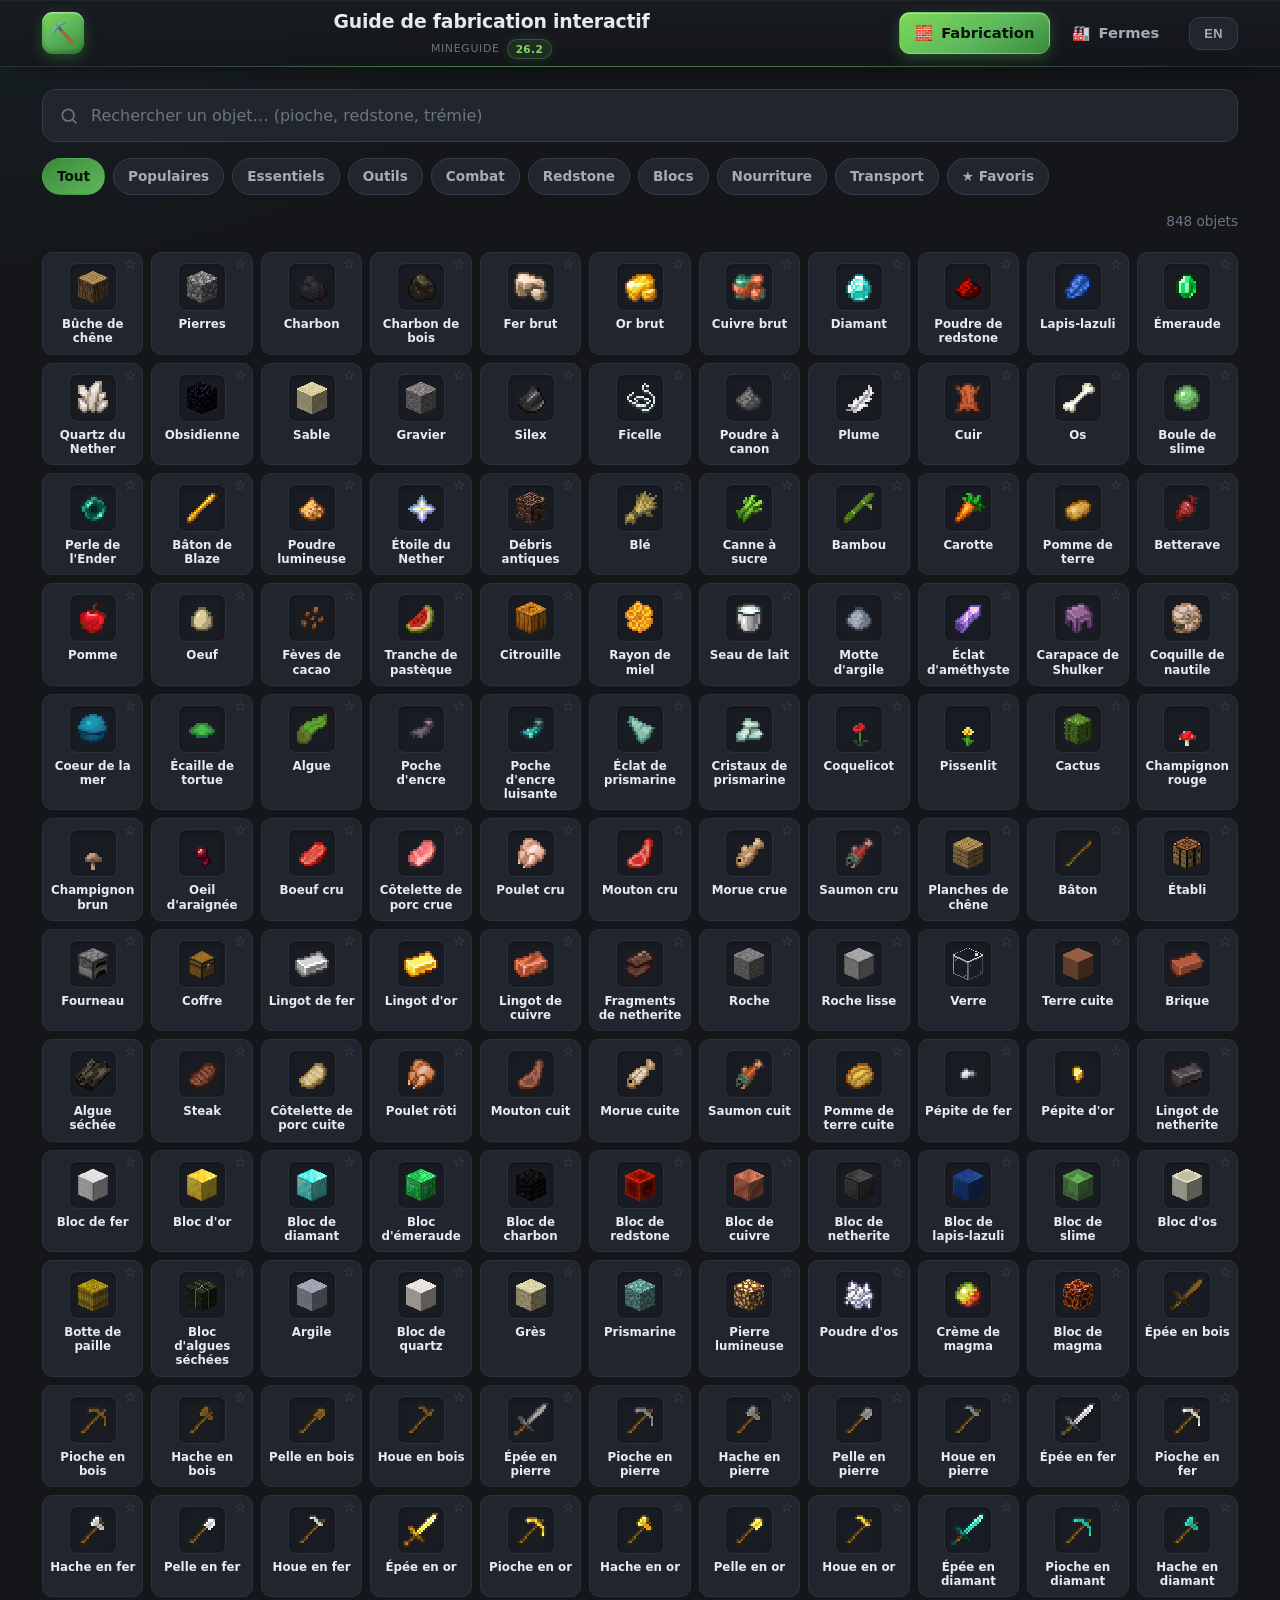
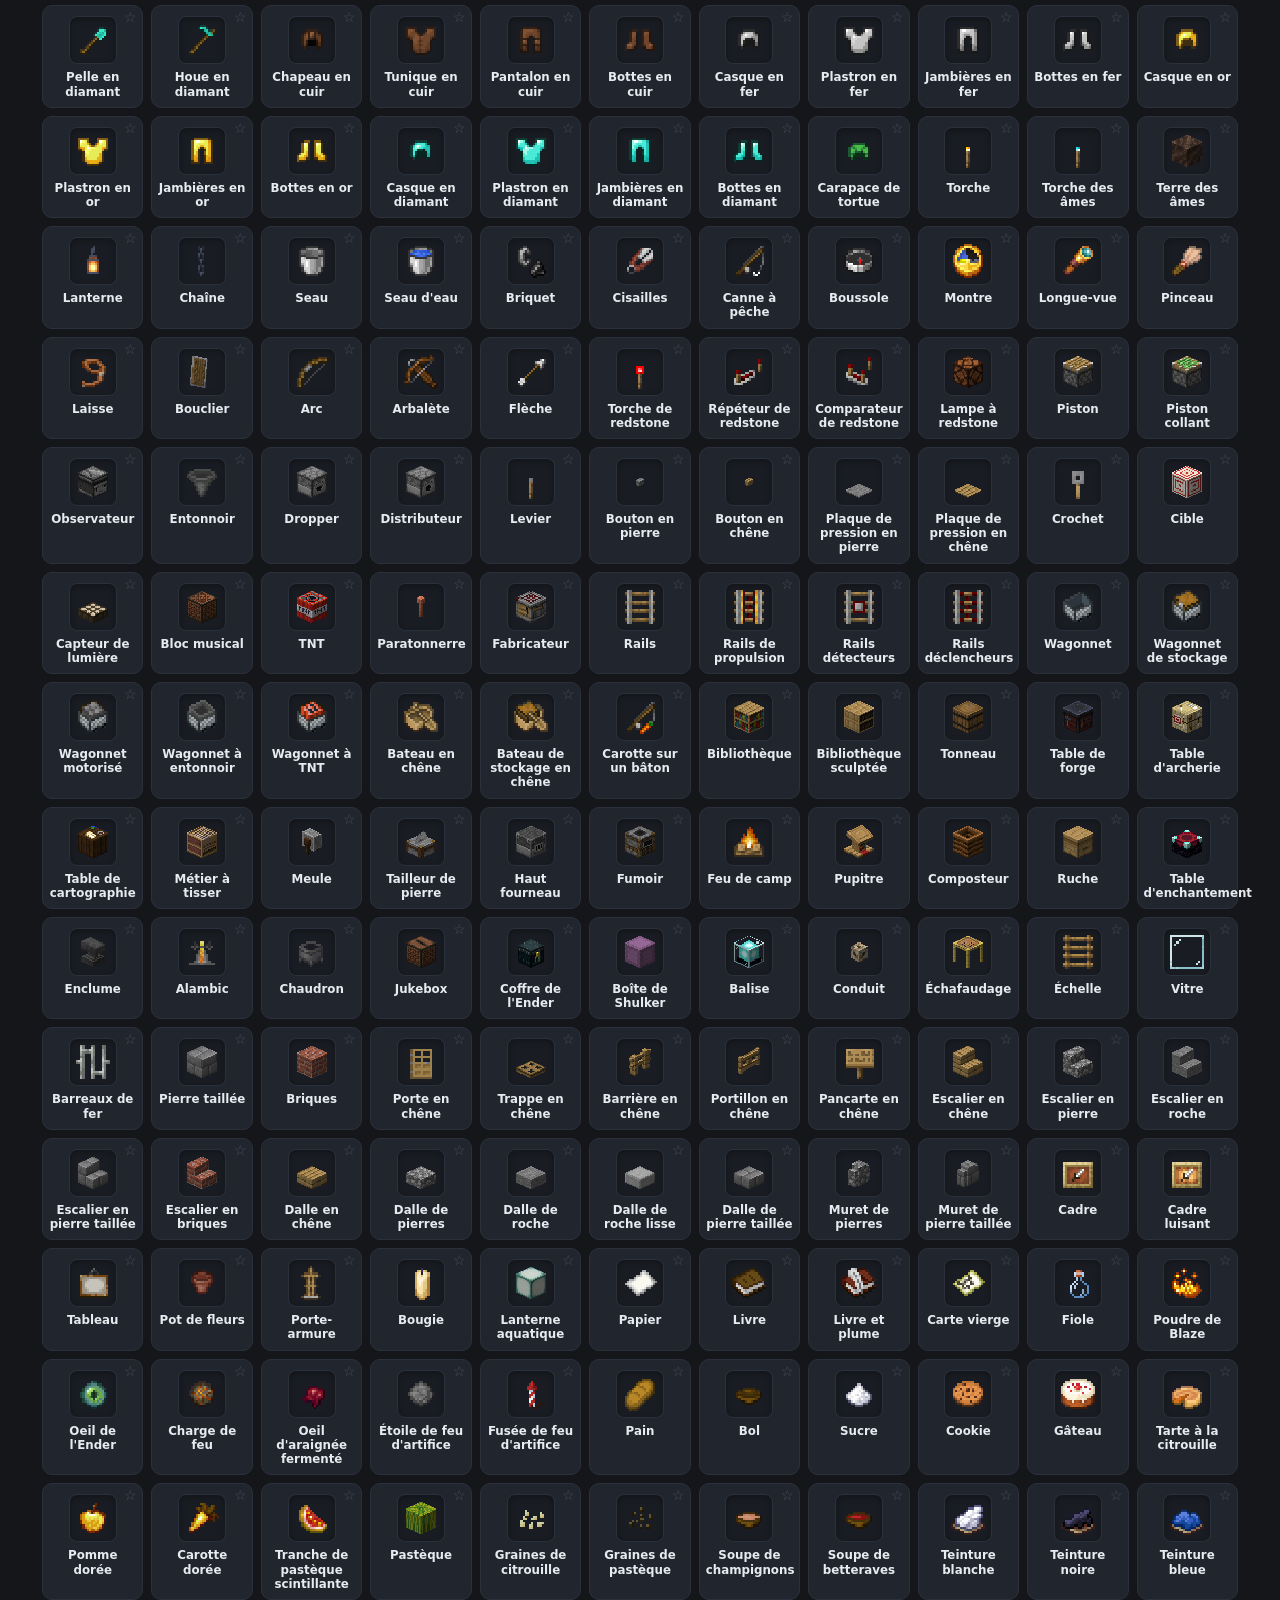
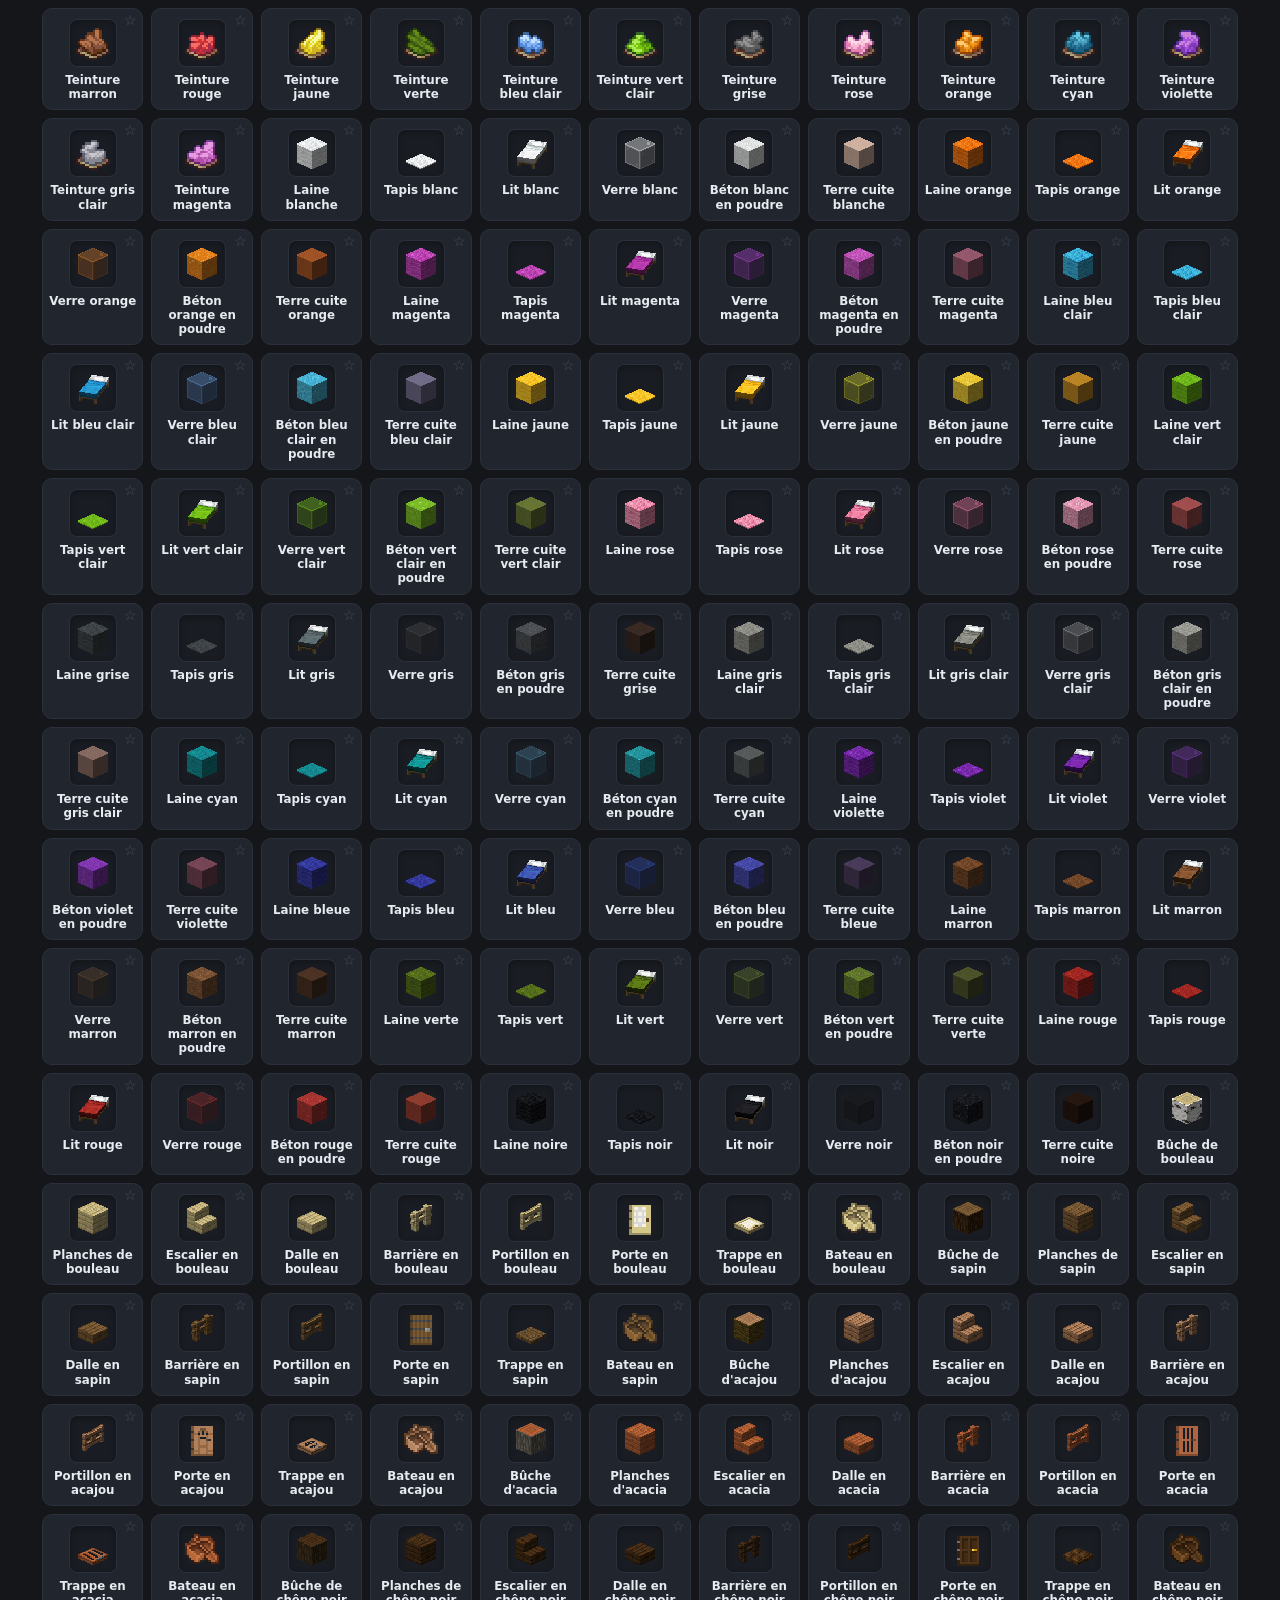
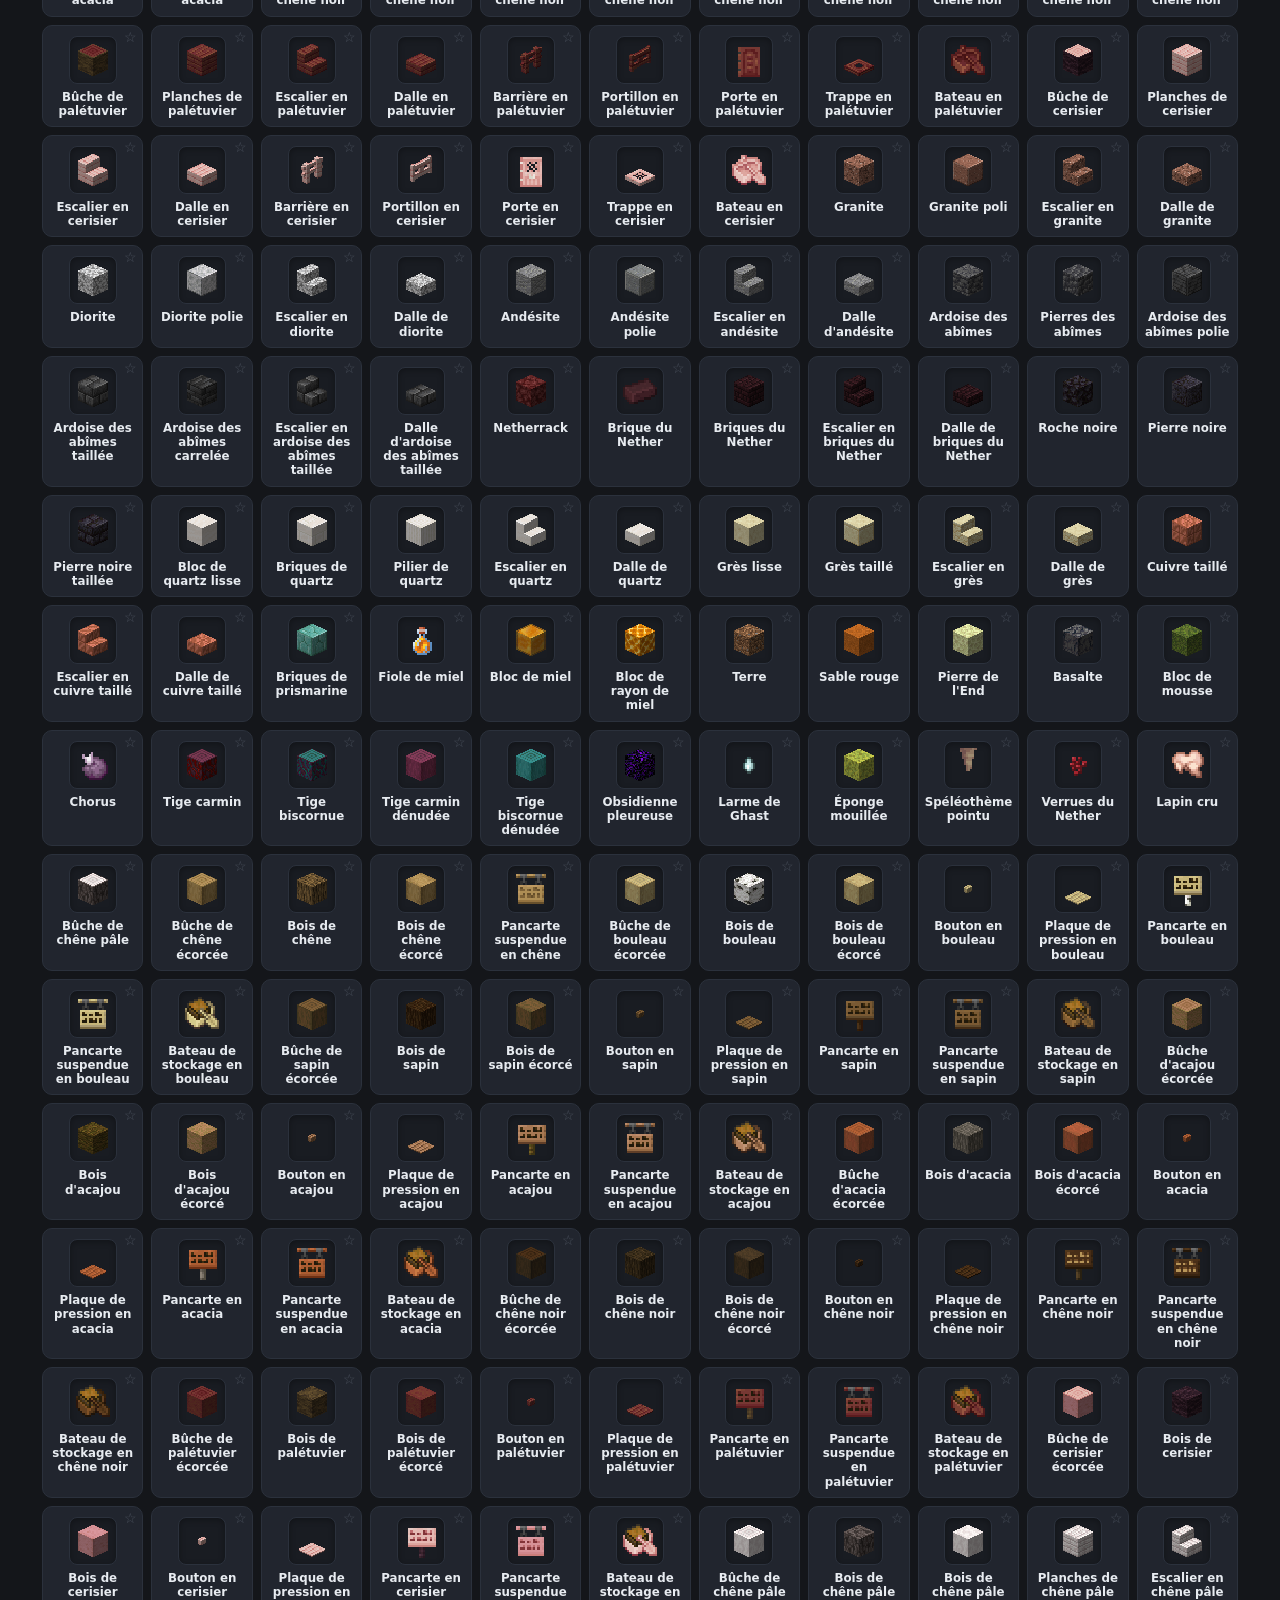
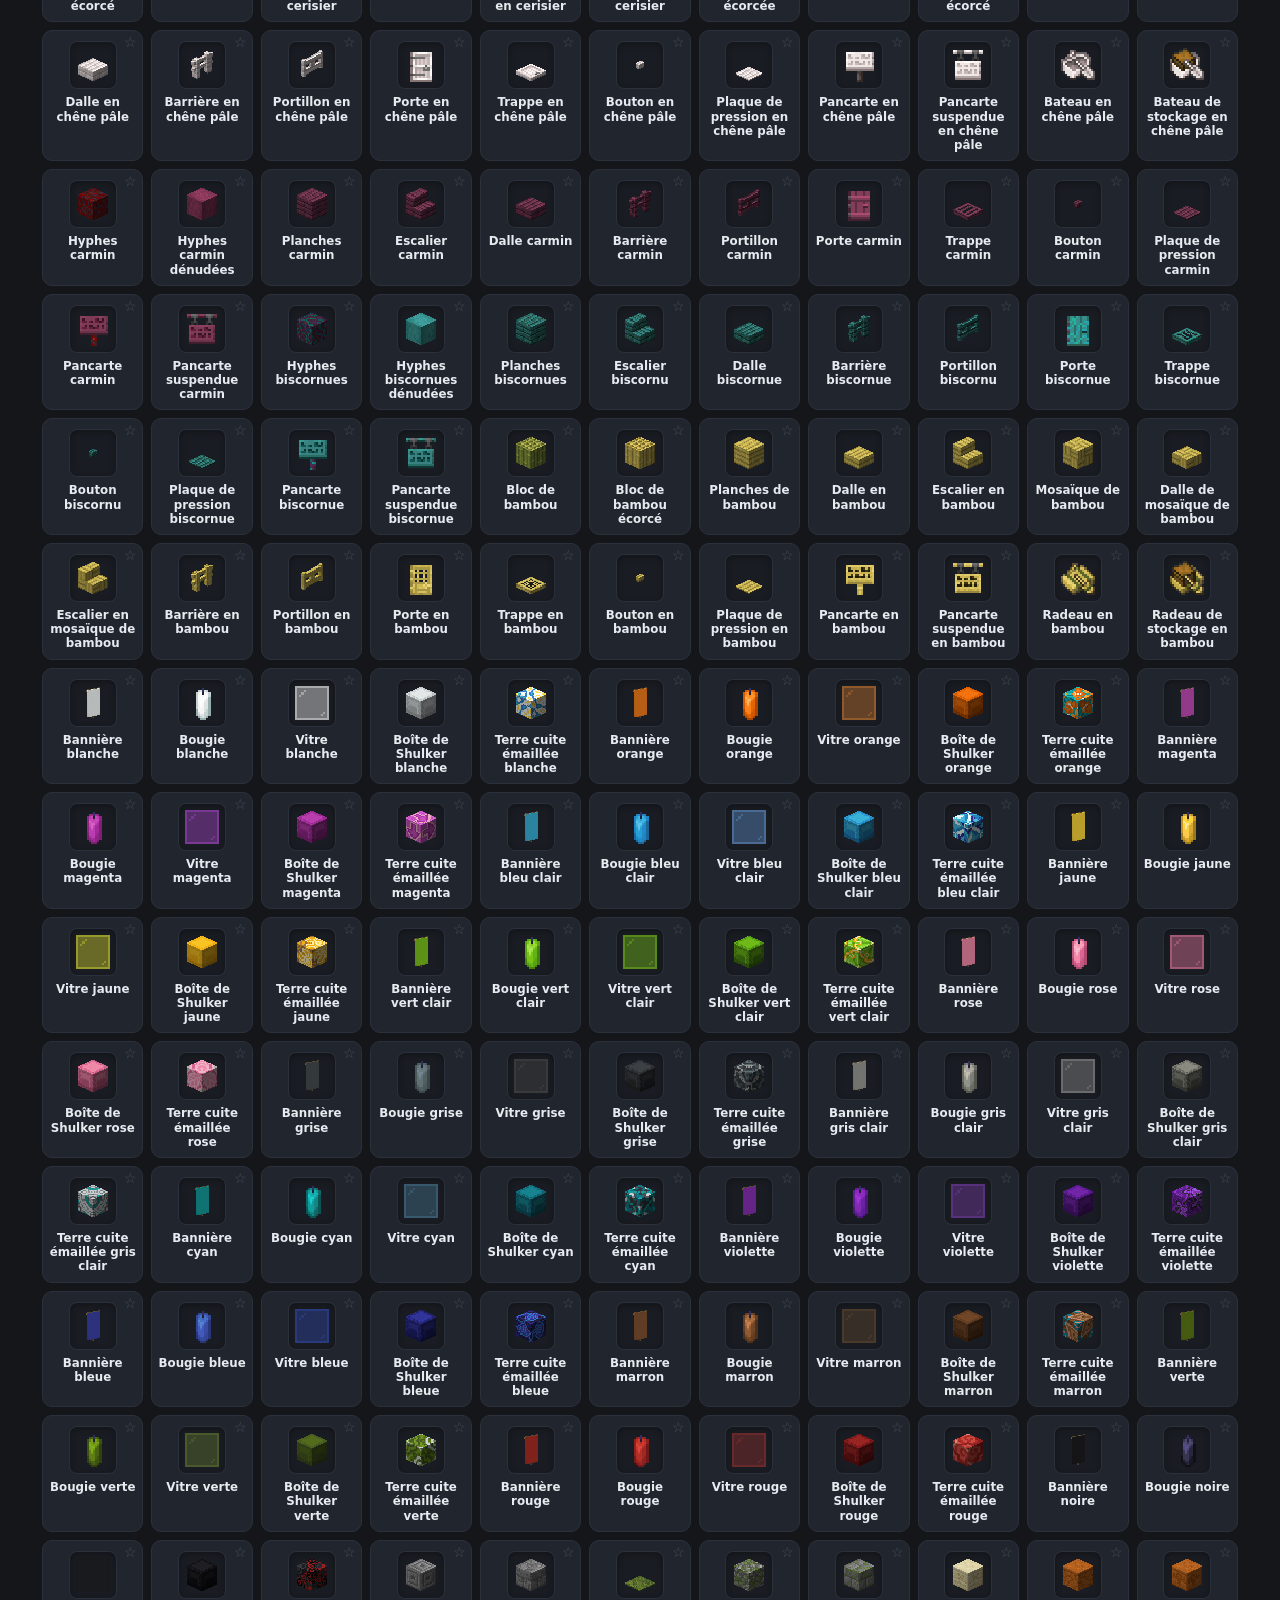
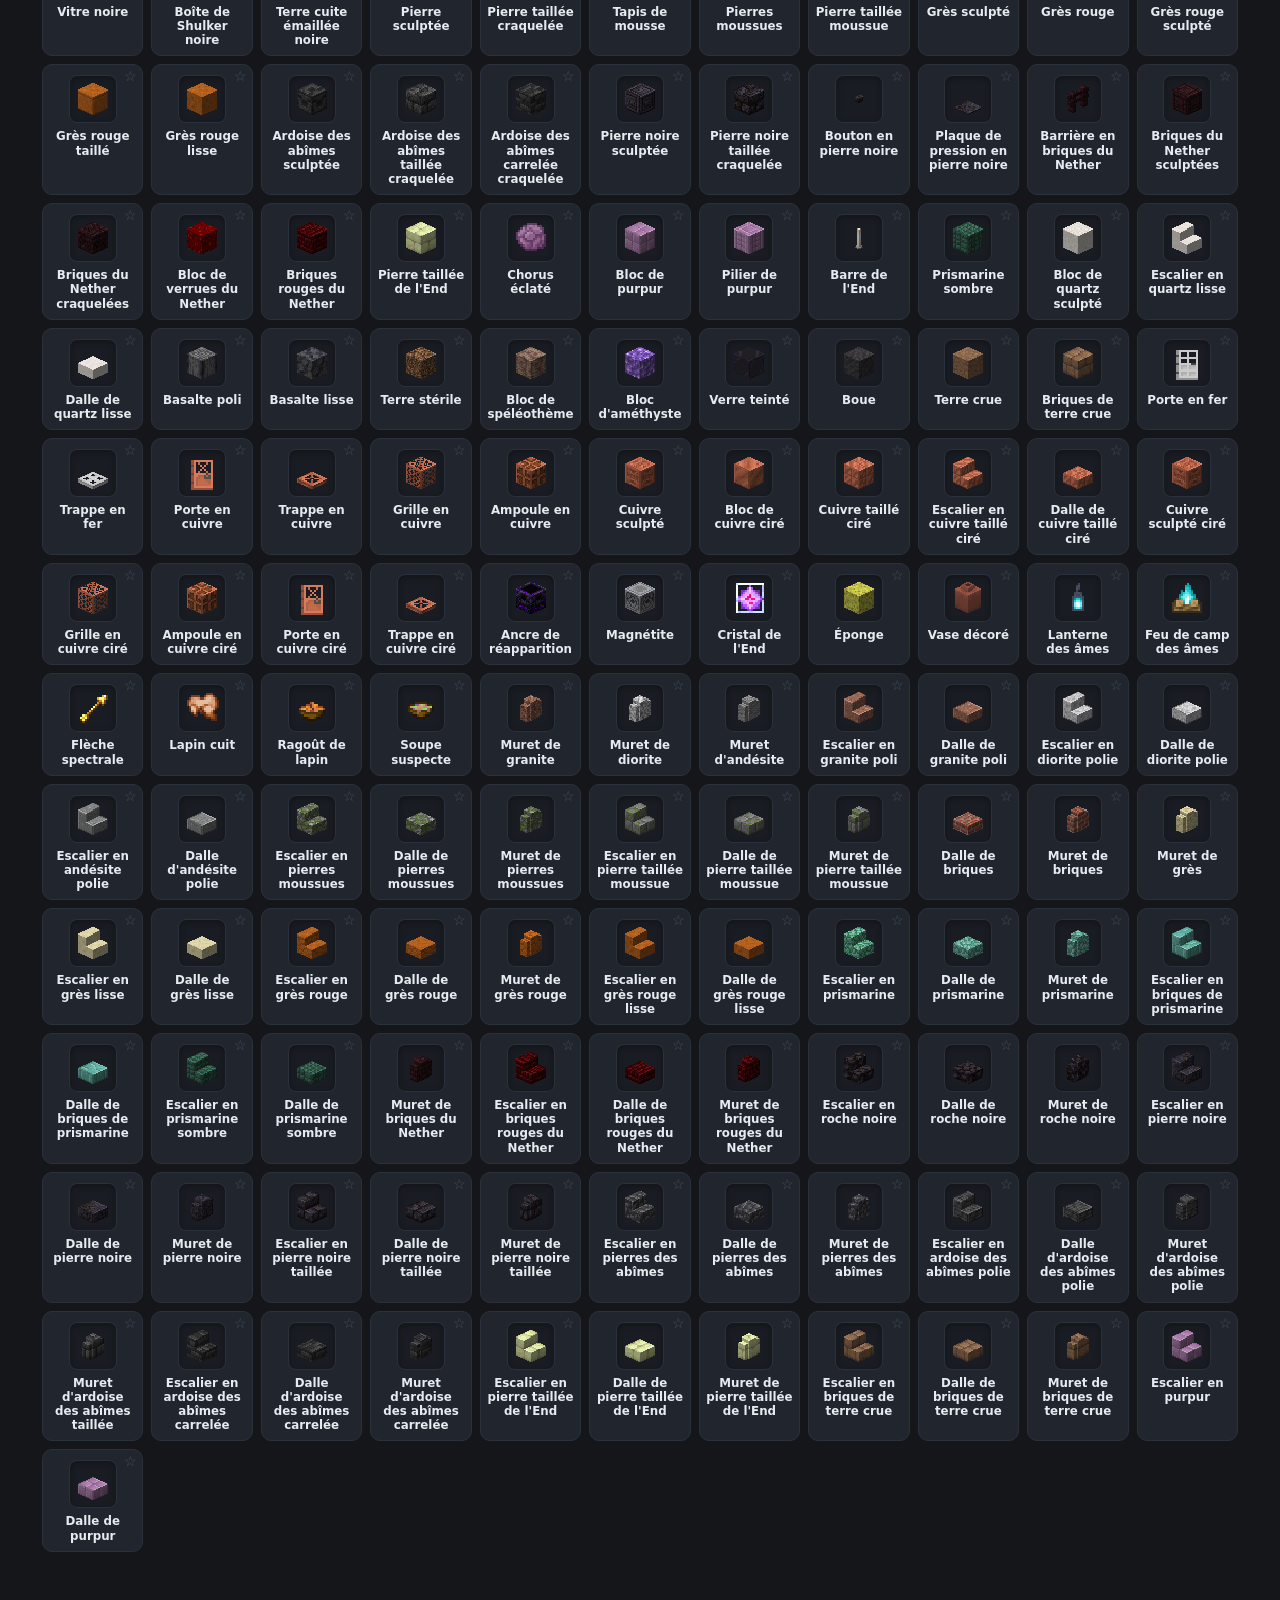
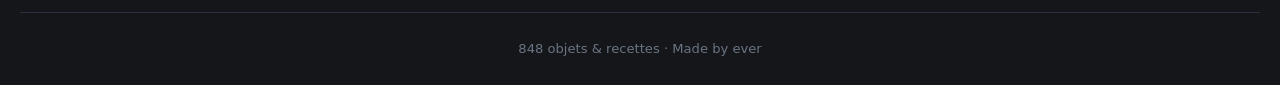
==== index.html @ 70c2d7d9 "MineGuide: 848-item crafting catalog, farm tracker, Vercel-ready Complete craftable item set (wood/s" ====
<!DOCTYPE html>
<html lang="en">
<head>
  <meta charset="UTF-8">
  <meta name="viewport" content="width=device-width, initial-scale=1.0">
  <title>MineGuide · Guide de crafting Minecraft</title>
  <link rel="stylesheet" href="css/style.css">
  <link rel="icon" href="data:image/svg+xml,<svg xmlns='http://www.w3.org/2000/svg' viewBox='0 0 100 100'><text y='.9em' font-size='90'>⛏️</text></svg>">
</head>
<body>
  <header class="topbar">
    <div class="wrap">
      <a class="brand" href="index.html" title="Accueil"><span class="logo">⛏️</span></a>
      <div class="header-center">
        <h1 class="page-title" data-i18n="page_title_craft">Guide de fabrication interactif</h1>
        <div class="page-sub"><span data-i18n="brand_sub">MineGuide</span> <span class="ver">26.2</span></div>
      </div>
      <nav class="mainnav">
        <a href="index.html" class="active">🧱 <span class="lbl" data-i18n="nav_crafting">Fabrication</span></a>
        <a href="farms.html">🏭 <span class="lbl" data-i18n="nav_farms">Fermes</span></a>
        <button class="lang-btn" id="langToggle">EN</button>
      </nav>
    </div>
  </header>

  <main class="wrap">
    <section class="controls">
      <div class="searchbar">
        <svg width="20" height="20" viewBox="0 0 24 24" fill="none" stroke="currentColor" stroke-width="2">
          <circle cx="11" cy="11" r="7"/><path d="m21 21-4.3-4.3"/>
        </svg>
        <input id="search" type="text" data-i18n-ph="search_placeholder" placeholder="Rechercher un objet…" autocomplete="off">
        <button class="clear-x" id="clearSearch" style="display:none">✕</button>
      </div>
      <div class="tagrow" id="tagRow"></div>
      <div class="result-count" id="resultCount"></div>
    </section>

    <section class="item-grid" id="itemGrid"></section>
  </main>

  <footer class="foot wrap">
    <span id="totalCount"></span> · <span data-i18n="made_by">Made by ever</span>
  </footer>

  <!-- Modal -->
  <div class="modal-backdrop" id="modalBackdrop">
    <div class="modal" id="modal"></div>
  </div>

  <script src="data/items.js"></script>
  <script src="data/farms.js"></script>
  <script src="js/i18n.js"></script>
  <script src="js/app.js"></script>
  <script src="js/crafting.js"></script>
</body>
</html>
---- css/style.css ----
/* ============================================================
   Minecraft Crafting Guide & Farm Tracker
   Premium dark theme — stone / gray / green tones
   ============================================================ */

:root {
  /* Surfaces */
  --bg:            #14161a;
  --bg-2:          #191c22;
  --panel:         #21252e;
  --panel-2:       #272c37;
  --panel-hover:   #2e3541;
  --border:        #363d4a;
  --border-soft:   #2b313c;

  /* Text */
  --text:          #e7ebf0;
  --text-dim:      #a3adba;
  --text-faint:    #6b7482;

  /* Accents — Minecraft grass green + emerald */
  --green:         #5db85c;
  --green-bright:  #7ed957;
  --green-deep:    #3a8a3a;
  --emerald:       #2ecc71;
  --gold:          #f0b429;
  --redstone:      #e0483a;
  --diamond:       #4fd3c4;

  /* Difficulty */
  --easy:   #5db85c;
  --medium: #f0b429;
  --hard:   #e0483a;

  --radius:   14px;
  --radius-sm: 9px;
  --shadow:   0 10px 30px rgba(0,0,0,.45);
  --shadow-sm: 0 4px 14px rgba(0,0,0,.35);

  --font: "Segoe UI", system-ui, -apple-system, Roboto, Helvetica, Arial, sans-serif;
  --mono: "Consolas", "SF Mono", ui-monospace, monospace;
}

* { box-sizing: border-box; margin: 0; padding: 0; }

html { scroll-behavior: smooth; }

body {
  font-family: var(--font);
  background:
    radial-gradient(1200px 600px at 80% -10%, rgba(93,184,92,.10), transparent 60%),
    radial-gradient(900px 500px at 0% 0%, rgba(79,211,196,.06), transparent 55%),
    var(--bg);
  color: var(--text);
  line-height: 1.55;
  min-height: 100vh;
  -webkit-font-smoothing: antialiased;
}

img { image-rendering: pixelated; }

a { color: inherit; text-decoration: none; }

/* ---------- Layout shell ---------- */
.wrap { max-width: 1240px; margin: 0 auto; padding: 0 22px; }

header.topbar {
  position: sticky; top: 0; z-index: 40;
  background: linear-gradient(180deg, rgba(25,28,34,.90), rgba(20,22,26,.80));
  backdrop-filter: blur(14px);
  -webkit-backdrop-filter: blur(14px);
  border-bottom: 1px solid var(--border-soft);
  box-shadow: inset 0 1px 0 rgba(255,255,255,.04), 0 10px 30px -18px rgba(0,0,0,.8);
}
header.topbar::after {
  content: ""; position: absolute; left: 0; right: 0; bottom: -1px; height: 1px;
  background: linear-gradient(90deg, transparent 8%, rgba(93,184,92,.55), rgba(126,217,87,.35), transparent 92%);
  pointer-events: none;
}
.topbar .wrap {
  display: flex; align-items: center; gap: 22px;
  height: 66px;
}
.brand {
  display: flex; align-items: center; gap: 12px;
  font-weight: 800; font-size: 1.15rem; letter-spacing: .3px;
}
.brand .logo {
  position: relative;
  width: 42px; height: 42px; border-radius: 11px;
  display: grid; place-items: center; font-size: 1.3rem;
  background: linear-gradient(150deg, var(--green-bright), var(--green) 45%, var(--green-deep));
  box-shadow:
    inset 0 1.5px 0 rgba(255,255,255,.38),
    inset 0 -2px 4px rgba(0,0,0,.30),
    inset 0 0 0 1px rgba(255,255,255,.10),
    0 4px 14px rgba(58,138,58,.45);
  transition: transform .2s ease, box-shadow .2s ease;
}
.brand:hover .logo {
  transform: translateY(-1px) rotate(-4deg);
  box-shadow:
    inset 0 1.5px 0 rgba(255,255,255,.45),
    inset 0 -2px 4px rgba(0,0,0,.30),
    inset 0 0 0 1px rgba(255,255,255,.12),
    0 7px 22px rgba(93,184,92,.6);
}
.brand small { display:block; font-weight:500; font-size:.68rem; color:var(--text-faint); letter-spacing:.5px; text-transform:uppercase; }

nav.mainnav { display: flex; gap: 6px; margin-left: auto; align-items: center; }
nav.mainnav a {
  padding: 9px 15px; border-radius: 11px; font-weight: 600; font-size: .92rem;
  color: var(--text-dim);
  transition: transform .16s ease, background .16s ease, color .16s ease, border-color .16s ease, box-shadow .16s ease;
  display: flex; align-items: center; gap: 8px;
  border: 1px solid transparent;
}
nav.mainnav a:hover { background: var(--panel); color: var(--text); border-color: var(--border-soft); transform: translateY(-1px); }
nav.mainnav a.active {
  background: linear-gradient(150deg, var(--green-bright), var(--green) 55%, var(--green-deep));
  color: #08130a;
  border-color: rgba(255,255,255,.14);
  box-shadow: inset 0 1px 0 rgba(255,255,255,.35), 0 4px 14px rgba(58,138,58,.45);
}
nav.mainnav a.active:hover {
  transform: translateY(-1px);
  box-shadow: inset 0 1px 0 rgba(255,255,255,.42), 0 7px 20px rgba(93,184,92,.5);
}
.nav-badge {
  min-width: 20px; height: 20px; padding: 0 6px; border-radius: 999px;
  background: var(--redstone); color: #fff; font-size: .7rem; font-weight: 800;
  display: inline-grid; place-items: center;
}

/* ---------- Hero ---------- */
.hero { padding: 42px 0 26px; }
.hero h1 { font-size: 2.1rem; font-weight: 800; letter-spacing: -.5px; }
.hero h1 .accent { color: var(--green-bright); }
.hero p { color: var(--text-dim); margin-top: 8px; max-width: 640px; }

/* ---------- Controls: search + tags ---------- */
.controls { margin: 22px 0 8px; display: flex; flex-direction: column; gap: 16px; }
.searchbar {
  display: flex; align-items: center; gap: 12px;
  background: var(--panel); border: 1px solid var(--border);
  border-radius: var(--radius); padding: 4px 16px;
  transition: border-color .15s;
}
.searchbar:focus-within { border-color: var(--green); box-shadow: 0 0 0 3px rgba(93,184,92,.15); }
.searchbar svg { flex: none; color: var(--text-faint); }
.searchbar input {
  flex: 1; background: none; border: none; outline: none;
  color: var(--text); font-size: 1rem; padding: 12px 0; font-family: var(--font);
}
.searchbar input::placeholder { color: var(--text-faint); }
.searchbar .clear-x {
  background: var(--panel-2); border: none; color: var(--text-dim);
  width: 26px; height: 26px; border-radius: 7px; cursor: pointer; font-size: 1rem;
}
.searchbar .clear-x:hover { background: var(--panel-hover); color: var(--text); }

.tagrow { display: flex; flex-wrap: wrap; gap: 8px; align-items: center; }
.tag {
  padding: 7px 14px; border-radius: 999px; cursor: pointer;
  background: var(--panel); border: 1px solid var(--border);
  color: var(--text-dim); font-size: .85rem; font-weight: 600;
  transition: all .13s ease; user-select: none;
}
.tag:hover { background: var(--panel-hover); color: var(--text); transform: translateY(-1px); }
.tag.active {
  background: linear-gradient(145deg, var(--green-deep), var(--green));
  color: #08130a; border-color: transparent;
}
.tag[data-tag="Redstone"].active { background: linear-gradient(145deg,#a52d22,var(--redstone)); color:#fff; }
.tag[data-tag="Most Used"].active { background: linear-gradient(145deg,#b5851a,var(--gold)); color:#1a1305; }
.result-count { margin-left: auto; color: var(--text-faint); font-size: .85rem; }

/* ---------- Item grid ---------- */
.item-grid {
  display: grid; gap: 8px; margin: 20px 0 60px;
  grid-template-columns: repeat(auto-fill, minmax(94px, 1fr));
}
.item-card {
  position: relative;
  background: var(--panel); border: 1px solid var(--border-soft);
  border-radius: 10px; padding: 10px 6px 8px;
  cursor: pointer; text-align: center;
  transition: transform .12s ease, border-color .12s ease, box-shadow .12s ease;
}
.item-card:hover {
  transform: translateY(-2px);
  border-color: var(--green);
  box-shadow: var(--shadow-sm);
}
.item-icon {
  width: 48px; height: 48px; margin: 0 auto 6px;
  display: grid; place-items: center; font-size: 1.6rem;
  background: var(--bg-2); border-radius: 8px;
  border: 1px solid var(--border-soft);
  box-shadow: inset 0 2px 6px rgba(0,0,0,.3);
}
.item-icon img { width: 34px; height: 34px; }
.item-card .item-name { font-weight: 600; font-size: .74rem; line-height: 1.2; }
.item-card .item-sub { display: none; }
.fav-star {
  position: absolute; top: 4px; right: 5px;
  background: none; border: none; cursor: pointer;
  font-size: .9rem; color: var(--text-faint); opacity: .5;
  transition: all .13s; line-height: 1; padding: 0;
}
.fav-star:hover { transform: scale(1.2); opacity: 1; }
.fav-star.on { color: var(--gold); opacity: 1; text-shadow: 0 0 10px rgba(240,180,41,.5); }

.empty-state {
  grid-column: 1 / -1; text-align: center; padding: 60px 20px; color: var(--text-faint);
}
.empty-state .big { font-size: 2.4rem; margin-bottom: 8px; }

/* ---------- Modal ---------- */
.modal-backdrop {
  position: fixed; inset: 0; z-index: 100;
  background: rgba(8,9,11,.72); backdrop-filter: blur(4px);
  display: none; align-items: center; justify-content: center; padding: 24px;
}
.modal-backdrop.open { display: flex; animation: fade .18s ease; }
@keyframes fade { from { opacity: 0; } to { opacity: 1; } }
.modal {
  width: 100%; max-width: 560px; max-height: 88vh; overflow-y: auto;
  background: var(--panel); border: 1px solid var(--border);
  border-radius: var(--radius); box-shadow: var(--shadow);
  animation: pop .2s cubic-bezier(.2,.8,.2,1);
}
@keyframes pop { from { transform: translateY(14px) scale(.98); opacity: 0; } to { transform: none; opacity: 1; } }
.modal-head {
  display: flex; align-items: center; gap: 16px;
  padding: 22px 24px; border-bottom: 1px solid var(--border-soft);
  position: sticky; top: 0; background: var(--panel); z-index: 2;
}
.modal-head .item-icon { width: 58px; height: 58px; margin: 0; font-size: 2rem; }
.modal-head h2 { font-size: 1.35rem; }
.modal-head .cats { display: flex; flex-wrap: wrap; gap: 6px; margin-top: 6px; }
.mini-tag { font-size: .68rem; padding: 3px 9px; border-radius: 999px; background: var(--panel-2); color: var(--text-dim); font-weight: 600; }
.modal .close-btn {
  margin-left: auto; background: var(--panel-2); border: none; color: var(--text-dim);
  width: 34px; height: 34px; border-radius: 9px; cursor: pointer; font-size: 1.2rem; flex:none;
}
.modal .close-btn:hover { background: var(--panel-hover); color: var(--text); }
.modal-body { padding: 22px 24px 26px; }
.modal-body .desc { color: var(--text-dim); margin-bottom: 20px; }

/* ---------- Crafting grid 3x3 ---------- */
.craft-layout { display: flex; gap: 22px; align-items: center; flex-wrap: wrap; justify-content: center; }
.craft-grid {
  display: grid; grid-template-columns: repeat(3, 56px); grid-template-rows: repeat(3, 56px);
  gap: 6px; padding: 10px; background: var(--bg-2);
  border: 1px solid var(--border); border-radius: var(--radius-sm);
}
.craft-cell {
  background: var(--panel-2); border: 1px solid var(--border-soft);
  border-radius: 6px; display: grid; place-items: center; font-size: 1.5rem;
  position: relative;
}
.craft-cell.empty { background: rgba(0,0,0,.18); }
.craft-cell img { width: 34px; height: 34px; }
.craft-cell .qty {
  position: absolute; bottom: 1px; right: 3px; font-size: .68rem; font-weight: 800;
  color: #fff; text-shadow: 1px 1px 0 #000; font-family: var(--mono);
}
.craft-cell.clickable { cursor: pointer; }
.craft-cell.clickable:hover { border-color: var(--green); }
.craft-arrow { font-size: 1.8rem; color: var(--text-faint); }
.craft-result {
  width: 72px; height: 72px; background: var(--bg-2);
  border: 1px solid var(--green); border-radius: var(--radius-sm);
  display: grid; place-items: center; font-size: 2.1rem; position: relative;
  box-shadow: 0 0 0 3px rgba(93,184,92,.14);
}
.craft-result img { width: 46px; height: 46px; }
.craft-result .qty { position:absolute; bottom:2px; right:5px; font-size:.85rem; font-weight:800; color:#fff; text-shadow:1px 1px 0 #000; font-family:var(--mono); }

.recipe-note {
  display: inline-flex; align-items: center; gap: 7px;
  margin-top: 18px; padding: 8px 14px; border-radius: 10px;
  background: var(--bg-2); border: 1px solid var(--border-soft);
  font-size: .82rem; color: var(--text-dim);
}
.recipe-type-badge { font-weight:700; color: var(--green-bright); }

.mats-title { font-size: .8rem; text-transform: uppercase; letter-spacing: .6px; color: var(--text-faint); margin: 24px 0 10px; font-weight: 700; }
.mat-list { display: flex; flex-direction: column; gap: 8px; }
.mat-row {
  display: flex; align-items: center; gap: 12px;
  background: var(--bg-2); border: 1px solid var(--border-soft);
  border-radius: 10px; padding: 10px 14px;
}
.mat-row .ic { width: 30px; height: 30px; display: grid; place-items: center; font-size: 1.2rem; background: var(--panel-2); border-radius: 7px; }
.mat-row .nm { font-weight: 600; }
.mat-row .ct { margin-left: auto; font-family: var(--mono); color: var(--green-bright); font-weight: 700; }

.modal-actions { display: flex; gap: 10px; margin-top: 24px; }

/* ---------- Buttons ---------- */
.btn {
  padding: 11px 18px; border-radius: 10px; font-weight: 700; font-size: .9rem;
  cursor: pointer; border: 1px solid var(--border); background: var(--panel-2);
  color: var(--text); transition: all .14s; display: inline-flex; align-items: center; gap: 8px;
}
.btn:hover { background: var(--panel-hover); transform: translateY(-1px); }
.btn.primary {
  background: linear-gradient(145deg, var(--green-deep), var(--green));
  color: #08130a; border-color: transparent;
}
.btn.primary:hover { filter: brightness(1.08); }
.btn.ghost { background: transparent; }
.btn.danger { color: var(--redstone); border-color: rgba(224,72,58,.4); }
.btn.danger:hover { background: rgba(224,72,58,.12); }
.btn.sm { padding: 7px 12px; font-size: .82rem; }

/* ============================================================
   FARMS PAGE
   ============================================================ */
.farm-grid {
  display: grid; gap: 20px; margin: 26px 0 60px;
  grid-template-columns: repeat(auto-fill, minmax(340px, 1fr));
}
.farm-card {
  background: var(--panel); border: 1px solid var(--border-soft);
  border-radius: var(--radius); overflow: hidden;
  transition: border-color .15s, box-shadow .15s;
}
.farm-card:hover { border-color: var(--border); box-shadow: var(--shadow-sm); }
.farm-card .fc-head {
  display: flex; align-items: flex-start; gap: 14px; padding: 20px 20px 16px;
  border-bottom: 1px solid var(--border-soft);
}
.farm-card .fc-emoji {
  width: 52px; height: 52px; flex: none; border-radius: 12px; font-size: 1.7rem;
  display: grid; place-items: center; background: var(--bg-2); border: 1px solid var(--border-soft);
}
.farm-card h3 { font-size: 1.15rem; }
.farm-card .fc-tags { display: flex; flex-wrap: wrap; gap: 5px; margin-top: 6px; }
.pill {
  font-size: .68rem; font-weight: 700; padding: 3px 9px; border-radius: 999px;
  background: var(--panel-2); color: var(--text-dim);
}
.diff { text-transform: uppercase; letter-spacing: .4px; }
.diff.Easy   { background: rgba(93,184,92,.16);  color: var(--easy); }
.diff.Medium { background: rgba(240,180,41,.16);  color: var(--medium); }
.diff.Hard   { background: rgba(224,72,58,.16);   color: var(--hard); }

.fc-body { padding: 18px 20px 20px; }
.fc-desc { color: var(--text-dim); font-size: .9rem; margin-bottom: 14px; }
.fc-metrics { display: flex; gap: 10px; flex-wrap: wrap; margin-bottom: 16px; }
.metric {
  flex: 1; min-width: 120px; background: var(--bg-2); border: 1px solid var(--border-soft);
  border-radius: 10px; padding: 10px 12px;
}
.metric .lbl { font-size: .66rem; text-transform: uppercase; letter-spacing: .5px; color: var(--text-faint); font-weight: 700; }
.metric .val { font-size: .85rem; font-weight: 700; margin-top: 2px; }

/* progress */
.prog-wrap { margin: 4px 0 16px; }
.prog-top { display: flex; justify-content: space-between; font-size: .78rem; color: var(--text-dim); margin-bottom: 6px; }
.prog-bar { height: 8px; background: var(--bg-2); border-radius: 999px; overflow: hidden; border: 1px solid var(--border-soft); }
.prog-fill { height: 100%; background: linear-gradient(90deg, var(--green-deep), var(--green-bright)); width: 0; transition: width .3s ease; }

/* multiplier */
.mult-row { display: flex; align-items: center; gap: 10px; margin: 4px 0 16px; }
.mult-row label { font-size: .82rem; color: var(--text-dim); font-weight: 600; }
.stepper { display: flex; align-items: center; background: var(--bg-2); border: 1px solid var(--border); border-radius: 10px; overflow: hidden; }
.stepper button { width: 34px; height: 36px; background: var(--panel-2); border: none; color: var(--text); font-size: 1.15rem; cursor: pointer; }
.stepper button:hover { background: var(--panel-hover); }
.stepper input { width: 52px; text-align: center; background: none; border: none; color: var(--text); font-weight: 800; font-size: 1rem; outline: none; font-family: var(--mono); }

/* material checklist */
.checklist { display: flex; flex-direction: column; gap: 7px; }
.check-row {
  display: flex; align-items: center; gap: 12px; cursor: pointer;
  background: var(--bg-2); border: 1px solid var(--border-soft);
  border-radius: 9px; padding: 9px 13px; transition: background .12s;
}
.check-row:hover { background: var(--panel-2); }
.check-row.done { opacity: .55; }
.check-row.done .cr-name { text-decoration: line-through; }
.check-box {
  width: 22px; height: 22px; border-radius: 6px; flex: none;
  border: 2px solid var(--border); display: grid; place-items: center;
  font-size: .8rem; color: #08130a; transition: all .13s;
}
.check-row.done .check-box { background: var(--green); border-color: var(--green); }
.cr-ic { width: 26px; height: 26px; display: grid; place-items: center; font-size: 1.05rem; }
.cr-name { font-size: .9rem; font-weight: 600; }
.cr-qty { margin-left: auto; font-family: var(--mono); font-weight: 700; color: var(--green-bright); }

.section-label { font-size: .74rem; text-transform: uppercase; letter-spacing: .6px; color: var(--text-faint); margin: 20px 0 9px; font-weight: 700; display:flex; align-items:center; gap:8px; }

.steps-list { counter-reset: step; display: flex; flex-direction: column; gap: 8px; }
.step-item { display: flex; gap: 12px; font-size: .88rem; color: var(--text-dim); }
.step-item::before {
  counter-increment: step; content: counter(step);
  flex: none; width: 24px; height: 24px; border-radius: 7px;
  background: var(--green-deep); color: #eafff0; font-weight: 800; font-size: .78rem;
  display: grid; place-items: center;
}
.tips-list { list-style: none; display: flex; flex-direction: column; gap: 7px; }
.tips-list li { font-size: .85rem; color: var(--text-dim); padding-left: 22px; position: relative; }
.tips-list li::before { content: "💡"; position: absolute; left: 0; }

.fc-actions { display: flex; gap: 10px; margin-top: 18px; flex-wrap: wrap; }

.video-btn {
  display: flex; align-items: center; gap: 10px; width: 100%;
  padding: 11px 16px; border-radius: 10px; margin-top: 14px;
  background: rgba(224,72,58,.12); border: 1px solid rgba(224,72,58,.3);
  color: #ff8a7d; font-weight: 700; font-size: .88rem; cursor: pointer;
  transition: background .14s;
}
.video-btn:hover { background: rgba(224,72,58,.2); }

/* collapsible */
.collapse-head { display:flex; align-items:center; gap:8px; cursor:pointer; user-select:none; }
.collapse-head .chev { transition: transform .18s; color: var(--text-faint); margin-left:auto; }
.collapse.open .chev { transform: rotate(90deg); }
.collapse-body { display: none; padding-top: 4px; }
.collapse.open .collapse-body { display: block; }

/* video embed in modal */
.video-embed { position: relative; width: 100%; aspect-ratio: 16/9; border-radius: var(--radius-sm); overflow: hidden; margin-top: 8px; border:1px solid var(--border); }
.video-embed iframe { position: absolute; inset: 0; width: 100%; height: 100%; border: 0; }

/* ============================================================
   SHOPPING LIST PAGE
   ============================================================ */
.shop-layout { display: grid; grid-template-columns: 1fr 1.3fr; gap: 24px; margin: 26px 0 60px; align-items: start; }
.card {
  background: var(--panel); border: 1px solid var(--border-soft);
  border-radius: var(--radius); padding: 22px;
}
.card h2 { font-size: 1.1rem; margin-bottom: 4px; }
.card .card-sub { color: var(--text-faint); font-size: .85rem; margin-bottom: 16px; }

.pick-list { display: flex; flex-direction: column; gap: 8px; max-height: 480px; overflow-y: auto; }
.pick-row {
  display: flex; align-items: center; gap: 12px;
  background: var(--bg-2); border: 1px solid var(--border-soft);
  border-radius: 10px; padding: 10px 13px;
}
.pick-row .pk-ic { width: 30px; height: 30px; display: grid; place-items: center; font-size: 1.15rem; background: var(--panel-2); border-radius: 7px; }
.pick-row .pk-name { font-weight: 600; font-size: .9rem; }
.pick-row .pk-sub { font-size: .72rem; color: var(--text-faint); }
.pick-row .pk-add { margin-left: auto; }
.qty-input { width: 54px; text-align:center; background: var(--bg); border:1px solid var(--border); color:var(--text); border-radius:8px; padding:6px; font-family:var(--mono); font-weight:700; }

.agg-list { display: flex; flex-direction: column; gap: 8px; }
.agg-row {
  display: flex; align-items: center; gap: 12px;
  background: var(--bg-2); border: 1px solid var(--border-soft);
  border-radius: 10px; padding: 11px 14px;
}
.agg-row.have { opacity:.5; }
.agg-row.have .ag-name { text-decoration: line-through; }
.agg-row .ag-ic { width: 32px; height: 32px; display: grid; place-items: center; font-size: 1.25rem; background: var(--panel-2); border-radius: 8px; }
.agg-row .ag-name { font-weight: 600; }
.agg-row .ag-src { font-size: .72rem; color: var(--text-faint); }
.agg-row .ag-qty { margin-left: auto; font-family: var(--mono); font-weight: 800; color: var(--green-bright); font-size: 1.05rem; }
.agg-row .ag-check { width:22px;height:22px;border-radius:6px;border:2px solid var(--border);cursor:pointer;flex:none;display:grid;place-items:center;color:#08130a; }
.agg-row.have .ag-check { background:var(--green); border-color:var(--green); }

.chip-src { font-size:.66rem; padding:2px 7px; border-radius:999px; background:var(--panel-2); color:var(--text-dim); font-weight:600; }

.toolbar-row { display:flex; gap:10px; align-items:center; flex-wrap:wrap; margin-bottom:16px; }
.toolbar-row .spacer { margin-left:auto; }

/* toast */
.toast {
  position: fixed; bottom: 26px; left: 50%; transform: translateX(-50%) translateY(20px);
  background: var(--panel); border: 1px solid var(--green); color: var(--text);
  padding: 12px 20px; border-radius: 12px; box-shadow: var(--shadow);
  font-weight: 600; font-size: .9rem; opacity: 0; pointer-events: none;
  transition: all .25s ease; z-index: 200; display:flex; align-items:center; gap:10px;
}
.toast.show { opacity: 1; transform: translateX(-50%) translateY(0); }

footer.foot { border-top: 1px solid var(--border-soft); padding: 26px 0; color: var(--text-faint); font-size: .82rem; text-align: center; }
footer.foot a { color: var(--green-bright); }

/* ---------- Centered header title + language toggle ---------- */
.header-center { flex: 1; text-align: center; min-width: 0; padding: 0 10px; }
.page-title {
  font-size: 1.18rem; font-weight: 800; letter-spacing: -.2px;
  white-space: nowrap; overflow: hidden; text-overflow: ellipsis;
  background: linear-gradient(180deg, #ffffff, #cdd6e2);
  -webkit-background-clip: text; background-clip: text;
  -webkit-text-fill-color: transparent; color: transparent;
}
.page-sub {
  font-size: .68rem; color: var(--text-faint); text-transform: uppercase; letter-spacing: .7px; margin-top: 3px;
  display: flex; align-items: center; justify-content: center; gap: 7px;
}
.page-sub .ver {
  color: var(--green-bright); font-weight: 800; font-size: .66rem; letter-spacing: .4px;
  background: rgba(93,184,92,.14); border: 1px solid rgba(93,184,92,.32);
  padding: 1px 8px; border-radius: 999px;
  box-shadow: 0 0 12px rgba(93,184,92,.16);
}
.lang-btn {
  margin-left: 8px; padding: 8px 14px; border-radius: 11px;
  border: 1px solid var(--border); background: var(--panel);
  color: var(--text-dim); font-weight: 800; font-size: .8rem; letter-spacing: .5px;
  cursor: pointer; transition: all .16s;
}
.lang-btn:hover { background: var(--panel-hover); color: var(--text); border-color: var(--green); transform: translateY(-1px); box-shadow: 0 0 0 3px rgba(93,184,92,.12); }
.lang-btn:active { transform: translateY(0); box-shadow: none; }

/* ---------- Farm thumbnail ---------- */
.fc-thumb-wrap { position: relative; width: 100%; aspect-ratio: 16 / 9; overflow: hidden; cursor: pointer;
  background: linear-gradient(145deg, var(--panel-2), var(--bg-2)); border-bottom: 1px solid var(--border-soft); }
.fc-thumb { width: 100%; height: 100%; object-fit: cover; display: block; image-rendering: auto; transition: transform .3s ease; }
.fc-thumb-wrap:hover .fc-thumb { transform: scale(1.05); }
.fc-thumb-fallback { position: absolute; inset: 0; display: none; place-items: center; font-size: 3.4rem; }
.fc-thumb-wrap.noimg .fc-thumb { display: none; }
.fc-thumb-wrap.noimg .fc-thumb-fallback { display: grid; }
.fc-thumb-play { position: absolute; inset: 0; margin: auto; width: 54px; height: 54px; border-radius: 50%;
  background: rgba(224,72,58,.92); color: #fff; display: grid; place-items: center; font-size: 1.3rem; padding-left: 4px;
  box-shadow: 0 4px 16px rgba(0,0,0,.5); transition: transform .15s, background .15s; pointer-events: none; }
.fc-thumb-wrap:hover .fc-thumb-play { transform: scale(1.12); background: #e0483a; }
.fc-thumb-diff { position: absolute; top: 10px; left: 10px; box-shadow: 0 2px 8px rgba(0,0,0,.4); }

/* ---------- Responsive ---------- */
@media (max-width: 860px) {
  .shop-layout { grid-template-columns: 1fr; }
  .hero h1 { font-size: 1.7rem; }
  .topbar .wrap { gap: 10px; }
  .brand small { display:none; }
}
@media (max-width: 560px) {
  nav.mainnav a span.lbl { display: none; }
  nav.mainnav a { padding: 9px 11px; }
  .page-title { font-size: .95rem; }
  .page-sub { display: none; }
  .lang-btn { margin-left: 4px; padding: 8px 10px; }
  .item-grid { grid-template-columns: repeat(auto-fill, minmax(76px, 1fr)); gap: 7px; }
  .farm-grid { grid-template-columns: 1fr; }
  .wrap { padding: 0 14px; }
}

/* scrollbar */
::-webkit-scrollbar { width: 11px; height: 11px; }
::-webkit-scrollbar-track { background: var(--bg); }
::-webkit-scrollbar-thumb { background: var(--panel-hover); border-radius: 999px; border: 2px solid var(--bg); }
::-webkit-scrollbar-thumb:hover { background: var(--border); }
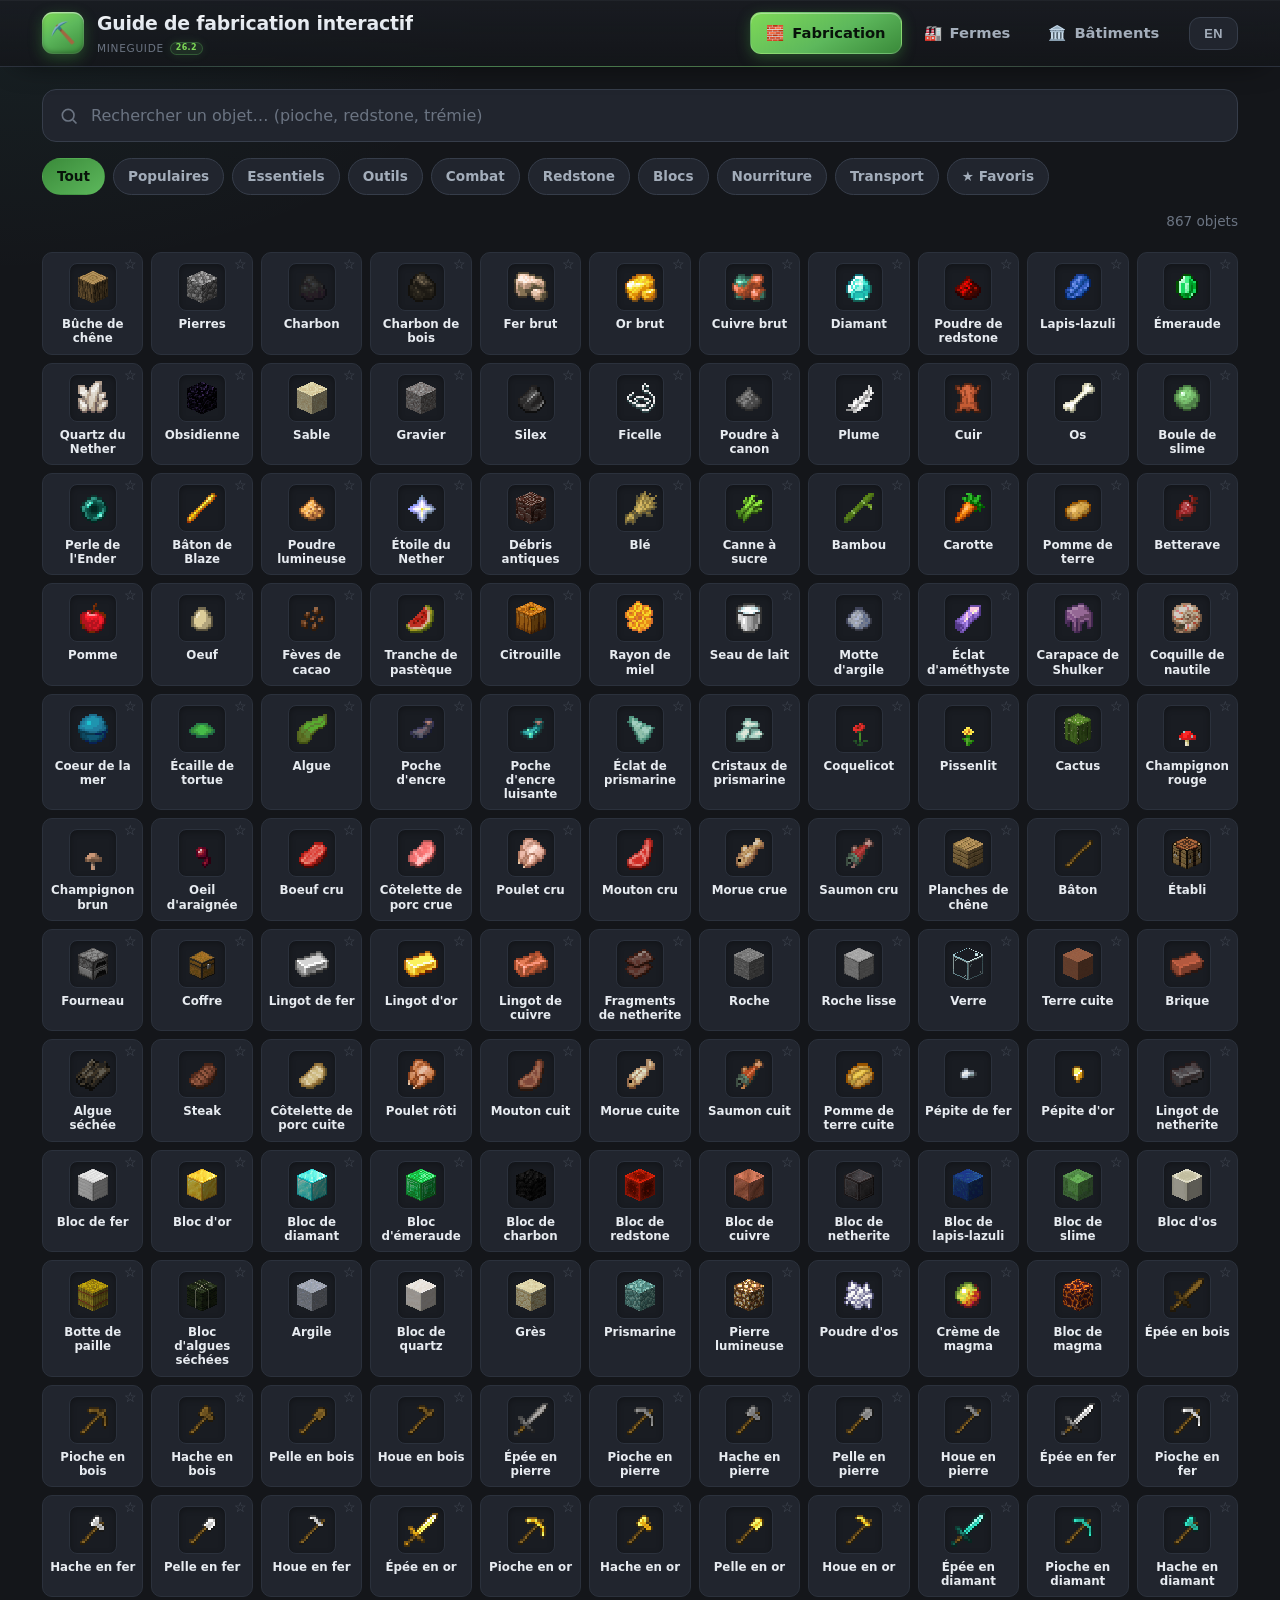
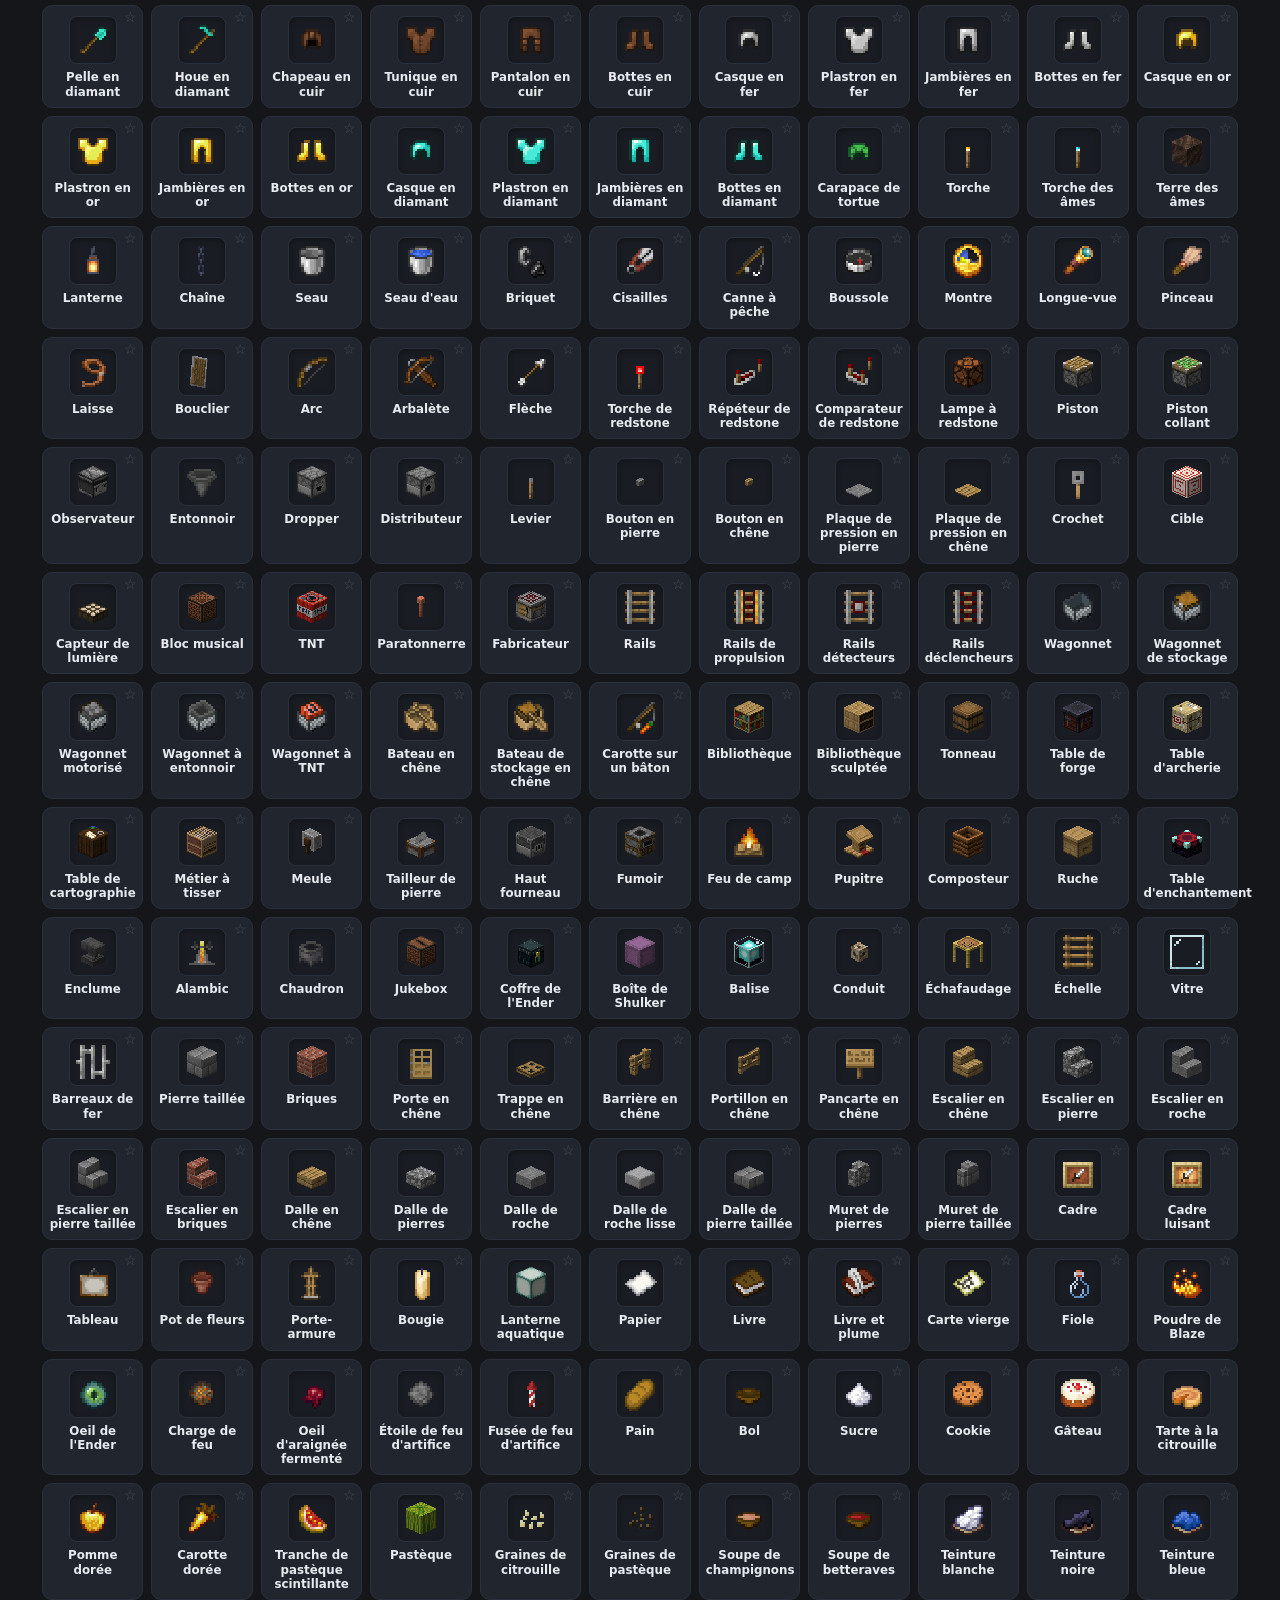
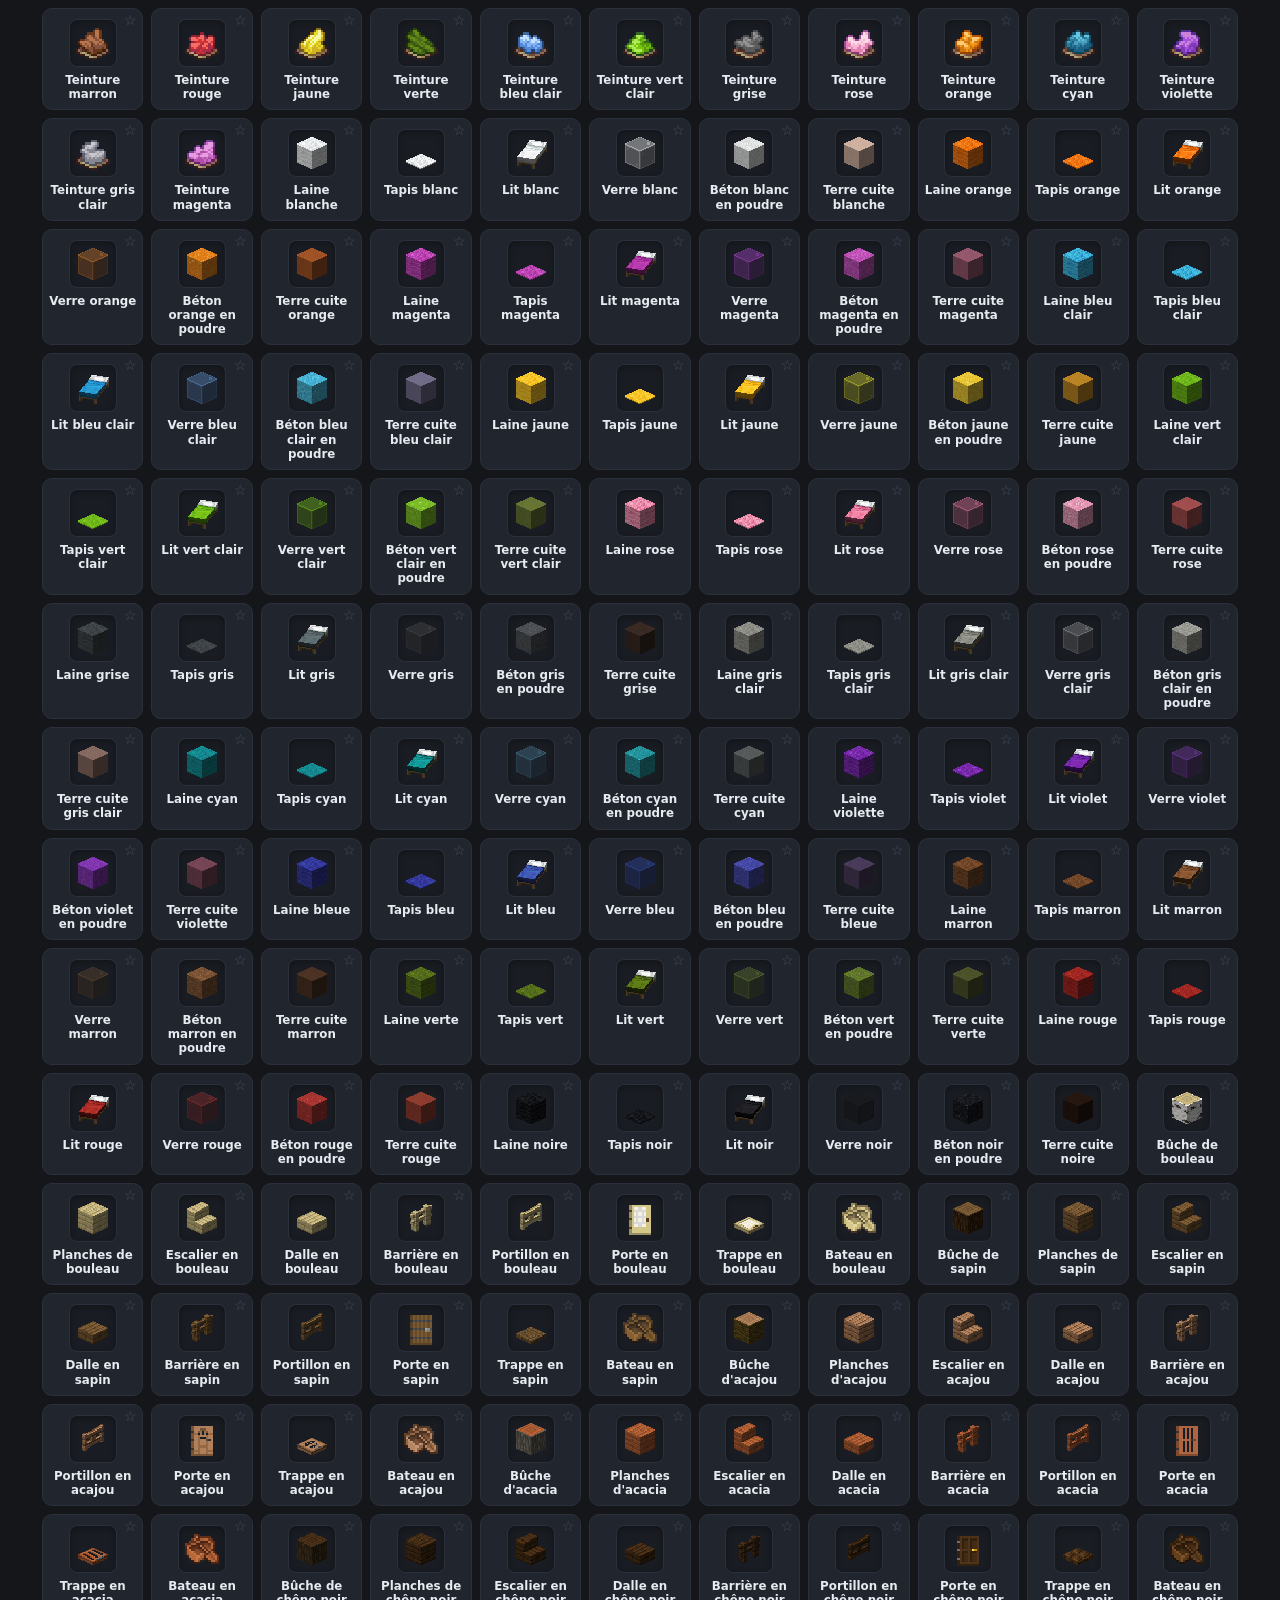
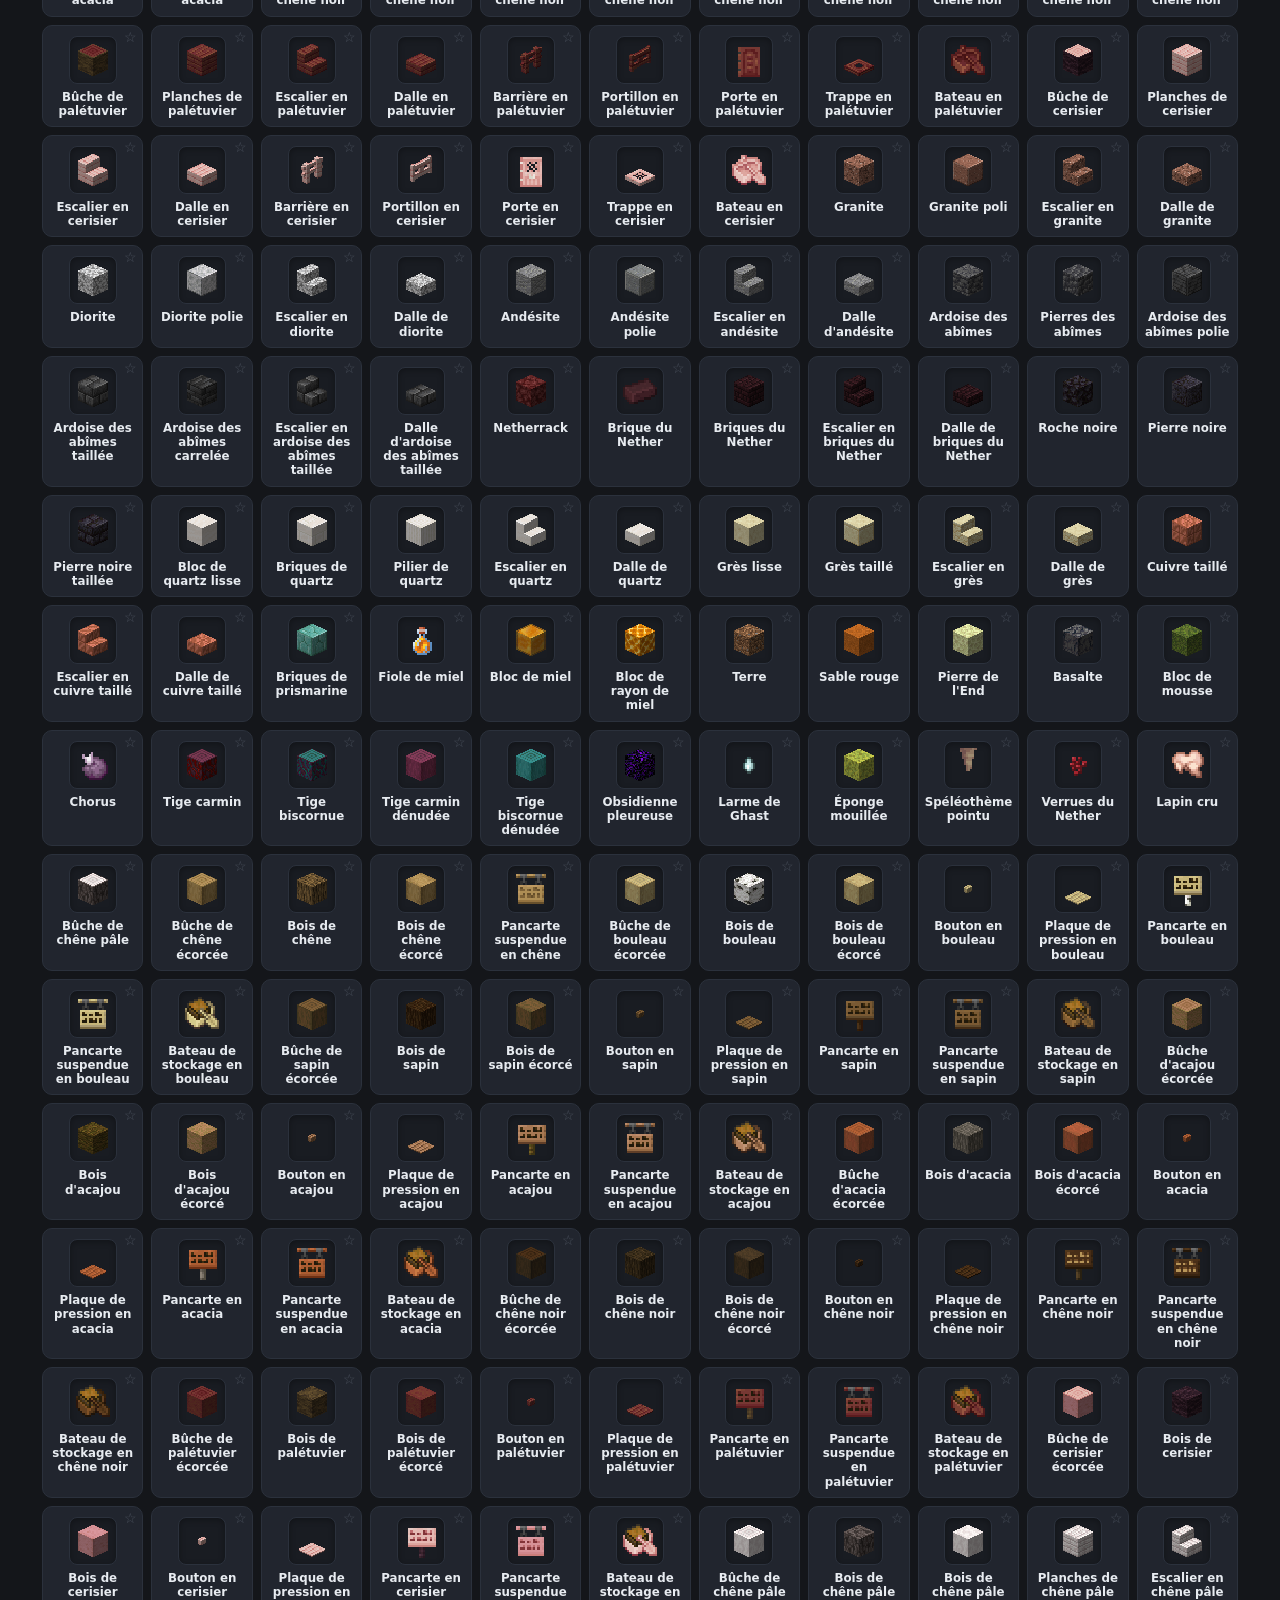
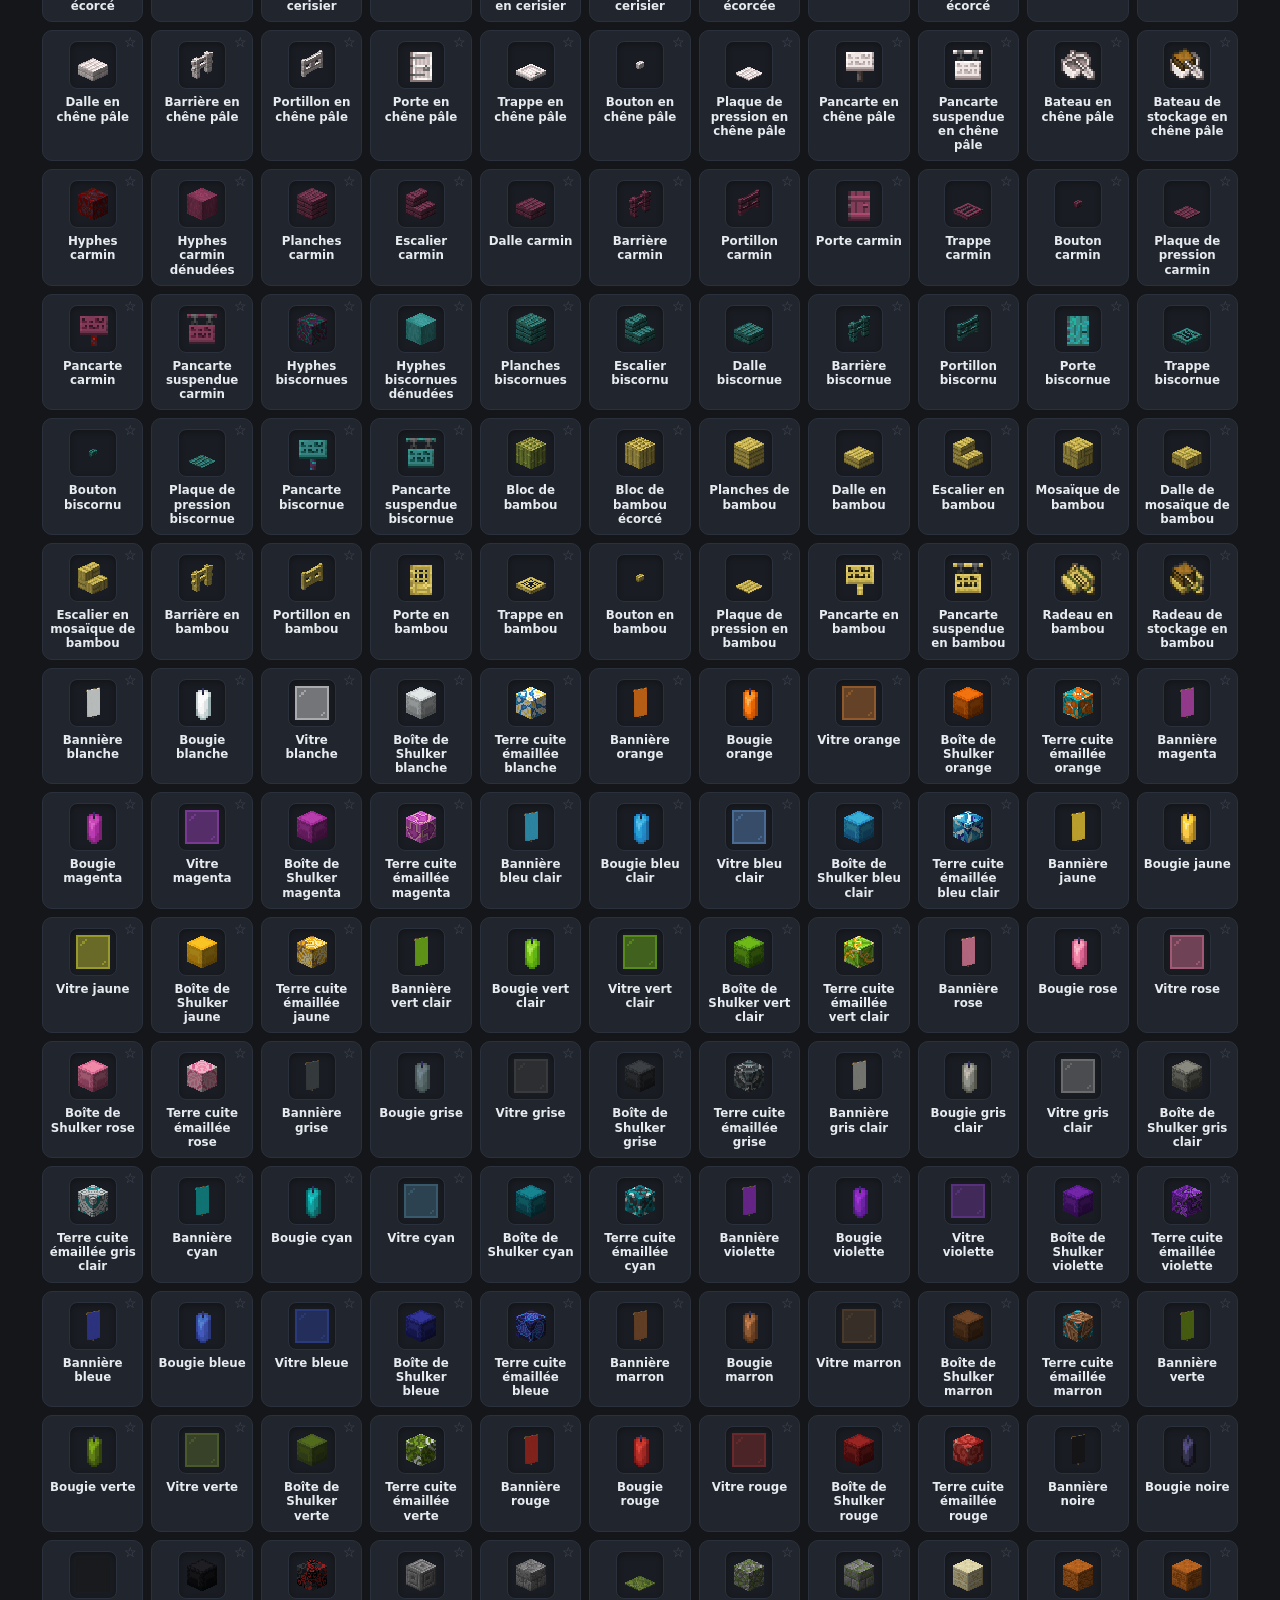
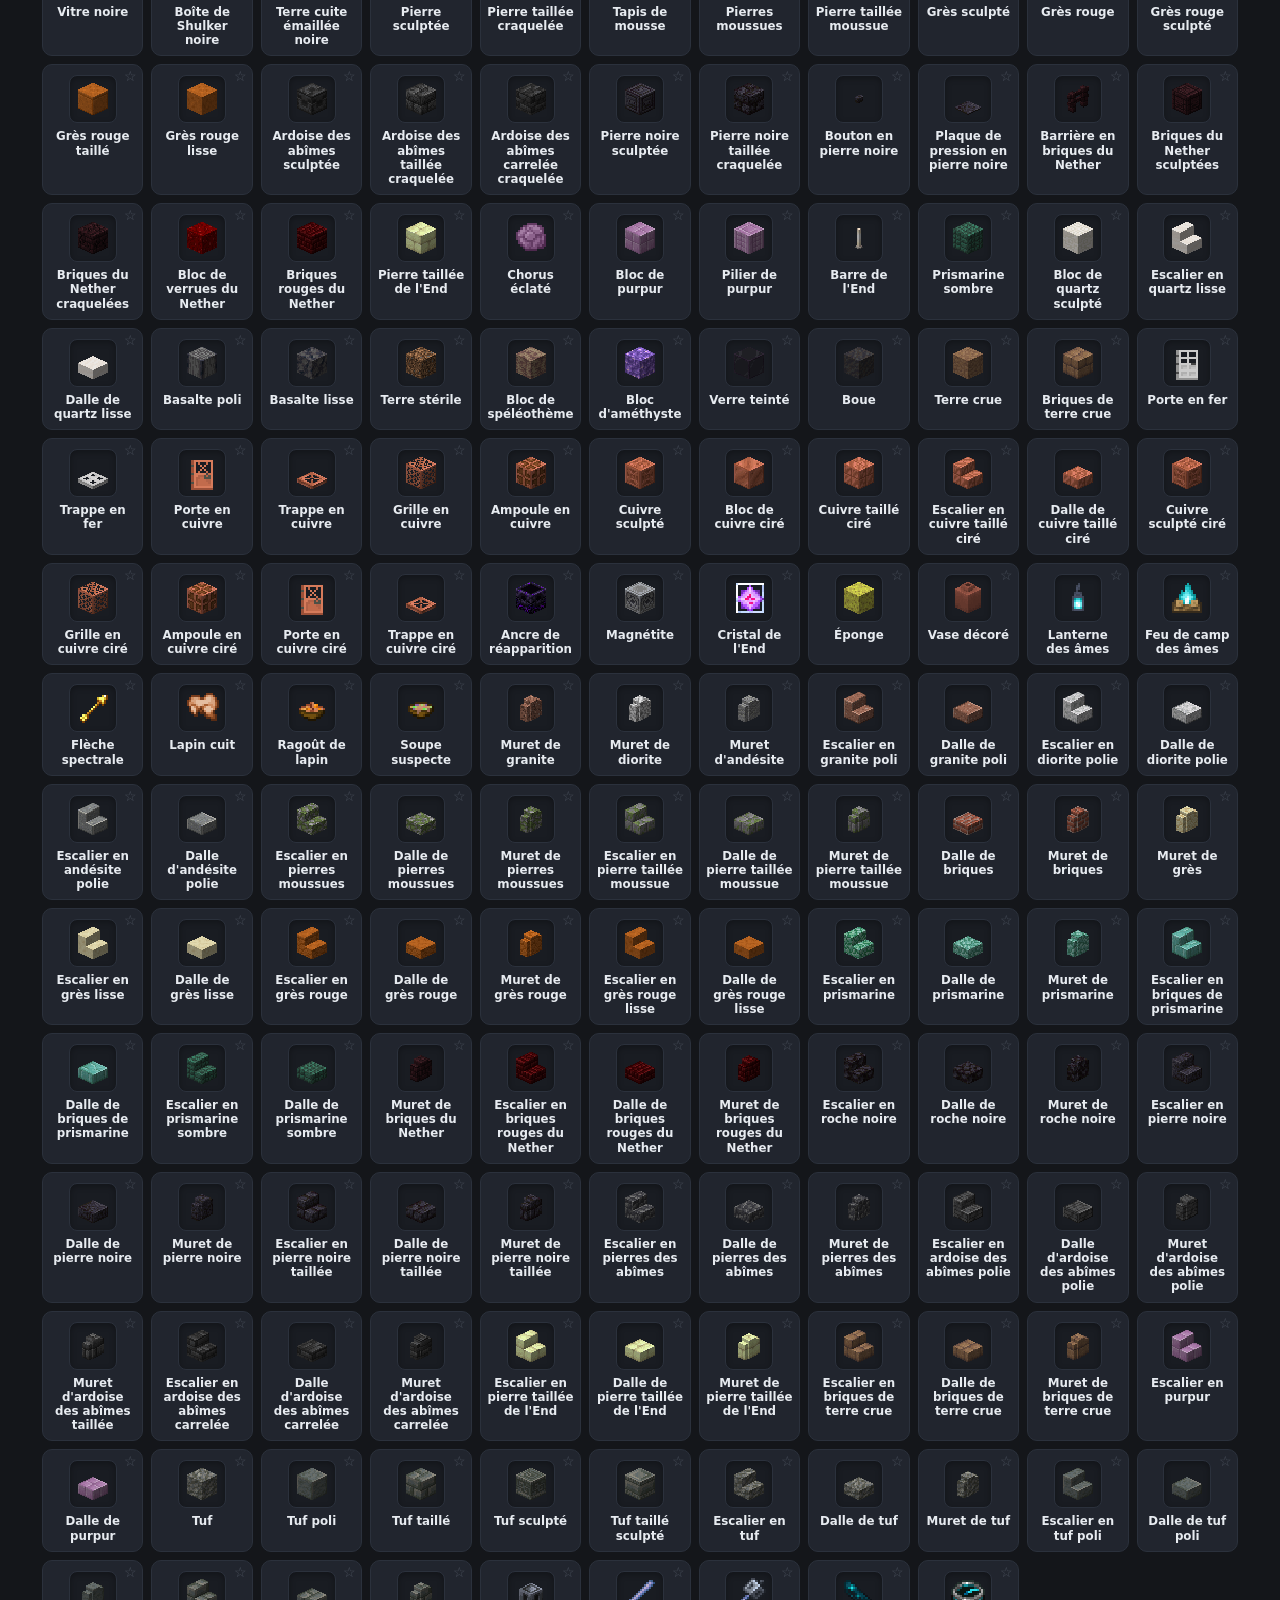
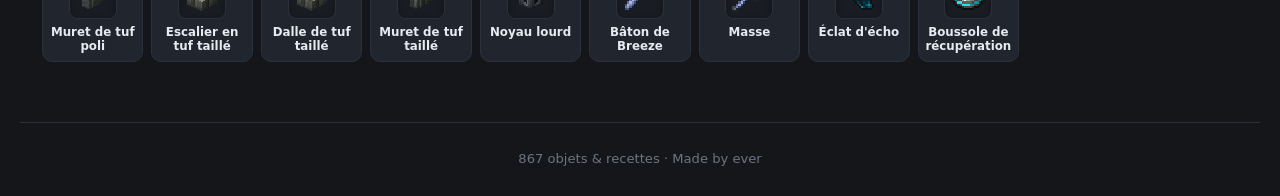
==== commit 2fd903ae: "Add Buildings guide (30 builds, 5 categories) + more crafts + left-aligned header - New buildings.ht" ====
--- a/index.html
+++ b/index.html
@@ -18,6 +18,7 @@
       <nav class="mainnav">
         <a href="index.html" class="active">🧱 <span class="lbl" data-i18n="nav_crafting">Fabrication</span></a>
         <a href="farms.html">🏭 <span class="lbl" data-i18n="nav_farms">Fermes</span></a>
+        <a href="buildings.html">🏛️ <span class="lbl" data-i18n="nav_builds">Bâtiments</span></a>
         <button class="lang-btn" id="langToggle">EN</button>
       </nav>
     </div>
--- a/css/style.css
+++ b/css/style.css
@@ -78,7 +78,7 @@
   pointer-events: none;
 }
 .topbar .wrap {
-  display: flex; align-items: center; gap: 22px;
+  display: flex; align-items: center; gap: 13px;
   height: 66px;
 }
 .brand {
@@ -484,8 +484,8 @@
 footer.foot { border-top: 1px solid var(--border-soft); padding: 26px 0; color: var(--text-faint); font-size: .82rem; text-align: center; }
 footer.foot a { color: var(--green-bright); }
 
-/* ---------- Centered header title + language toggle ---------- */
-.header-center { flex: 1; text-align: center; min-width: 0; padding: 0 10px; }
+/* ---------- Header title (left, next to logo) + language toggle ---------- */
+.header-center { flex: 0 1 auto; text-align: left; min-width: 0; margin-right: auto; }
 .page-title {
   font-size: 1.18rem; font-weight: 800; letter-spacing: -.2px;
   white-space: nowrap; overflow: hidden; text-overflow: ellipsis;
@@ -494,14 +494,14 @@
   -webkit-text-fill-color: transparent; color: transparent;
 }
 .page-sub {
-  font-size: .68rem; color: var(--text-faint); text-transform: uppercase; letter-spacing: .7px; margin-top: 3px;
-  display: flex; align-items: center; justify-content: center; gap: 7px;
+  font-size: .66rem; color: var(--text-faint); text-transform: uppercase; letter-spacing: .7px; margin-top: 2px;
+  display: flex; align-items: center; justify-content: flex-start; gap: 6px;
 }
 .page-sub .ver {
-  color: var(--green-bright); font-weight: 800; font-size: .66rem; letter-spacing: .4px;
+  color: var(--green-bright); font-weight: 800; font-size: .5rem; letter-spacing: .3px;
   background: rgba(93,184,92,.14); border: 1px solid rgba(93,184,92,.32);
-  padding: 1px 8px; border-radius: 999px;
-  box-shadow: 0 0 12px rgba(93,184,92,.16);
+  padding: 0 5px; border-radius: 999px; line-height: 1.35;
+  box-shadow: 0 0 10px rgba(93,184,92,.14);
 }
 .lang-btn {
   margin-left: 8px; padding: 8px 14px; border-radius: 11px;
@@ -526,6 +526,19 @@
 .fc-thumb-wrap:hover .fc-thumb-play { transform: scale(1.12); background: #e0483a; }
 .fc-thumb-diff { position: absolute; top: 10px; left: 10px; box-shadow: 0 2px 8px rgba(0,0,0,.4); }
 
+/* ---------- Building thumbnails (category-tinted placeholders) ---------- */
+.fc-thumb-cat {
+  position: absolute; top: 10px; right: 10px;
+  background: rgba(0,0,0,.55); color: #eef1f6; border: 1px solid rgba(255,255,255,.14);
+  box-shadow: 0 2px 8px rgba(0,0,0,.4);
+}
+.fc-thumb-wrap.bcat-living    { background: linear-gradient(145deg, #2f3a26, #191f14); }
+.fc-thumb-wrap.bcat-farmstead { background: linear-gradient(145deg, #3a3420, #201d12); }
+.fc-thumb-wrap.bcat-utility   { background: linear-gradient(145deg, #24303a, #151d24); }
+.fc-thumb-wrap.bcat-passage   { background: linear-gradient(145deg, #263a38, #142220); }
+.fc-thumb-wrap.bcat-relax     { background: linear-gradient(145deg, #223642, #131f27); }
+.fc-thumb-wrap.noimg .fc-thumb-fallback { filter: drop-shadow(0 4px 10px rgba(0,0,0,.45)); }
+
 /* ---------- Responsive ---------- */
 @media (max-width: 860px) {
   .shop-layout { grid-template-columns: 1fr; }
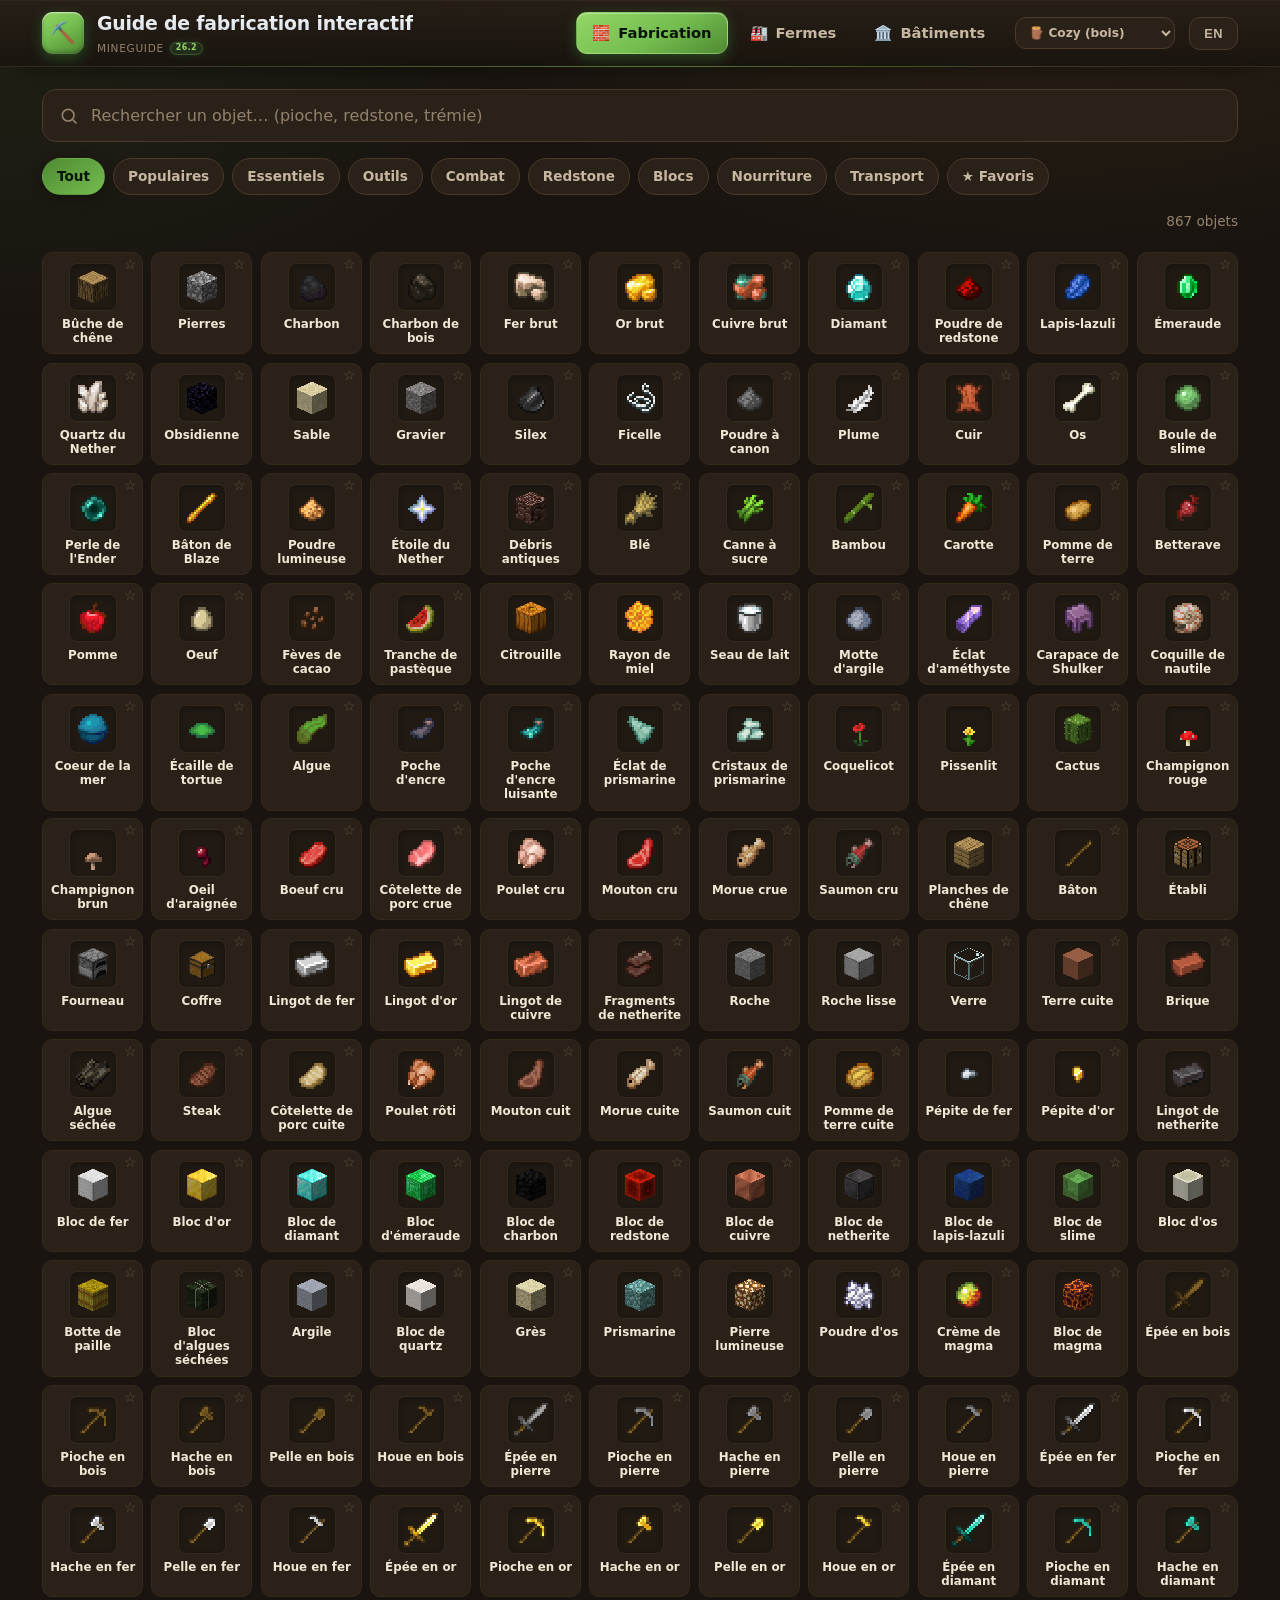
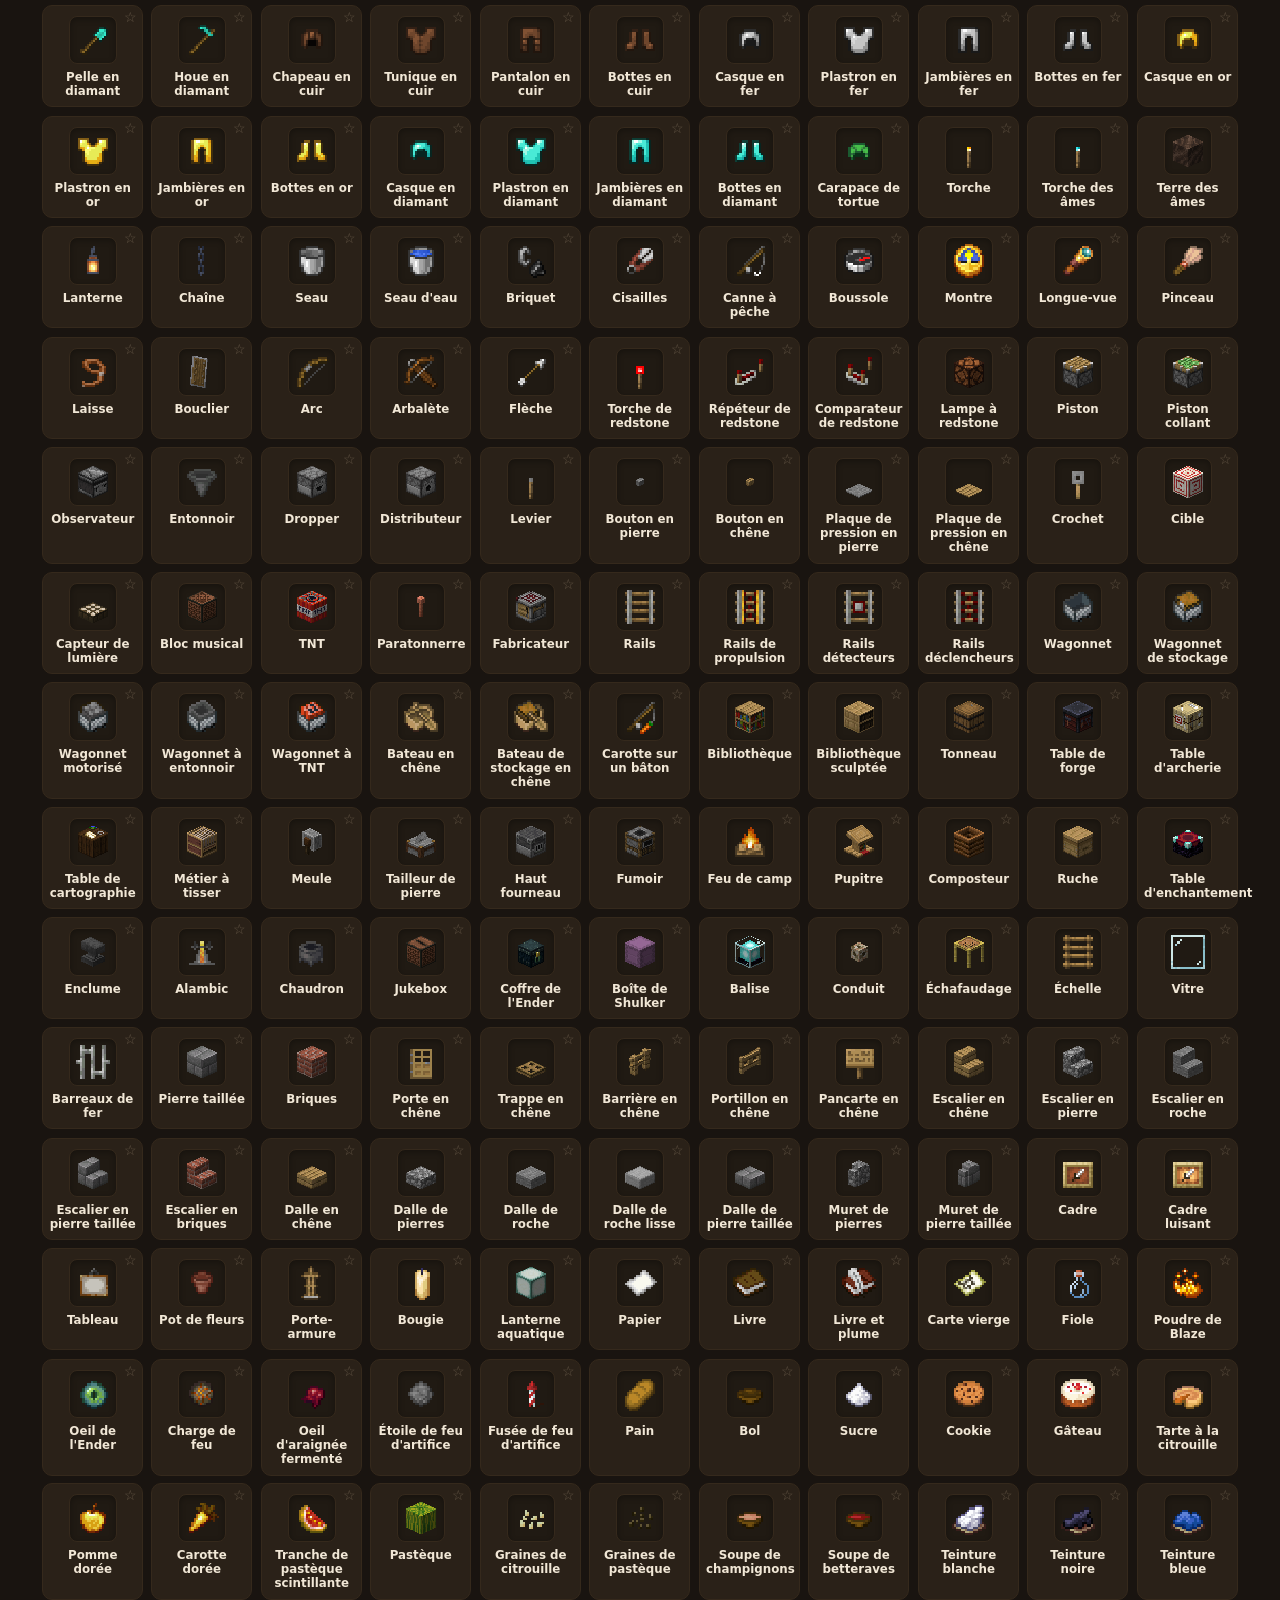
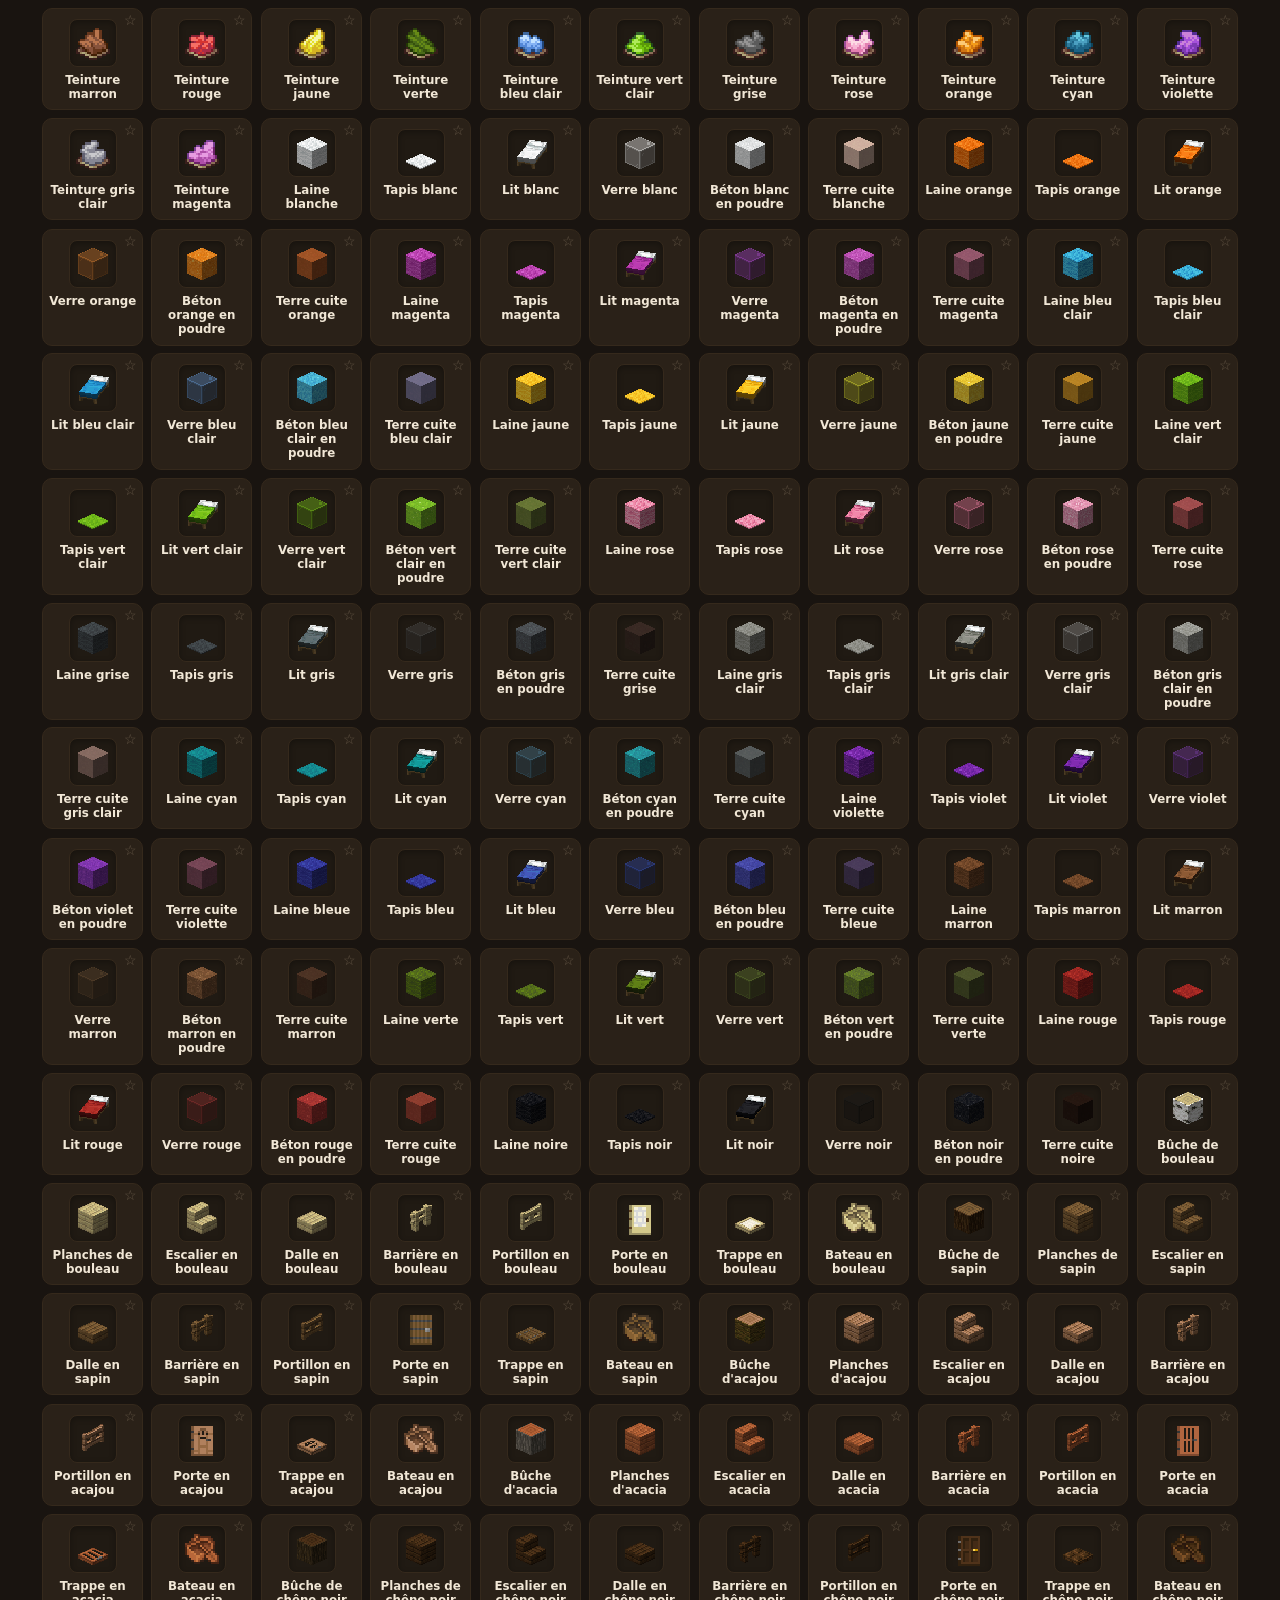
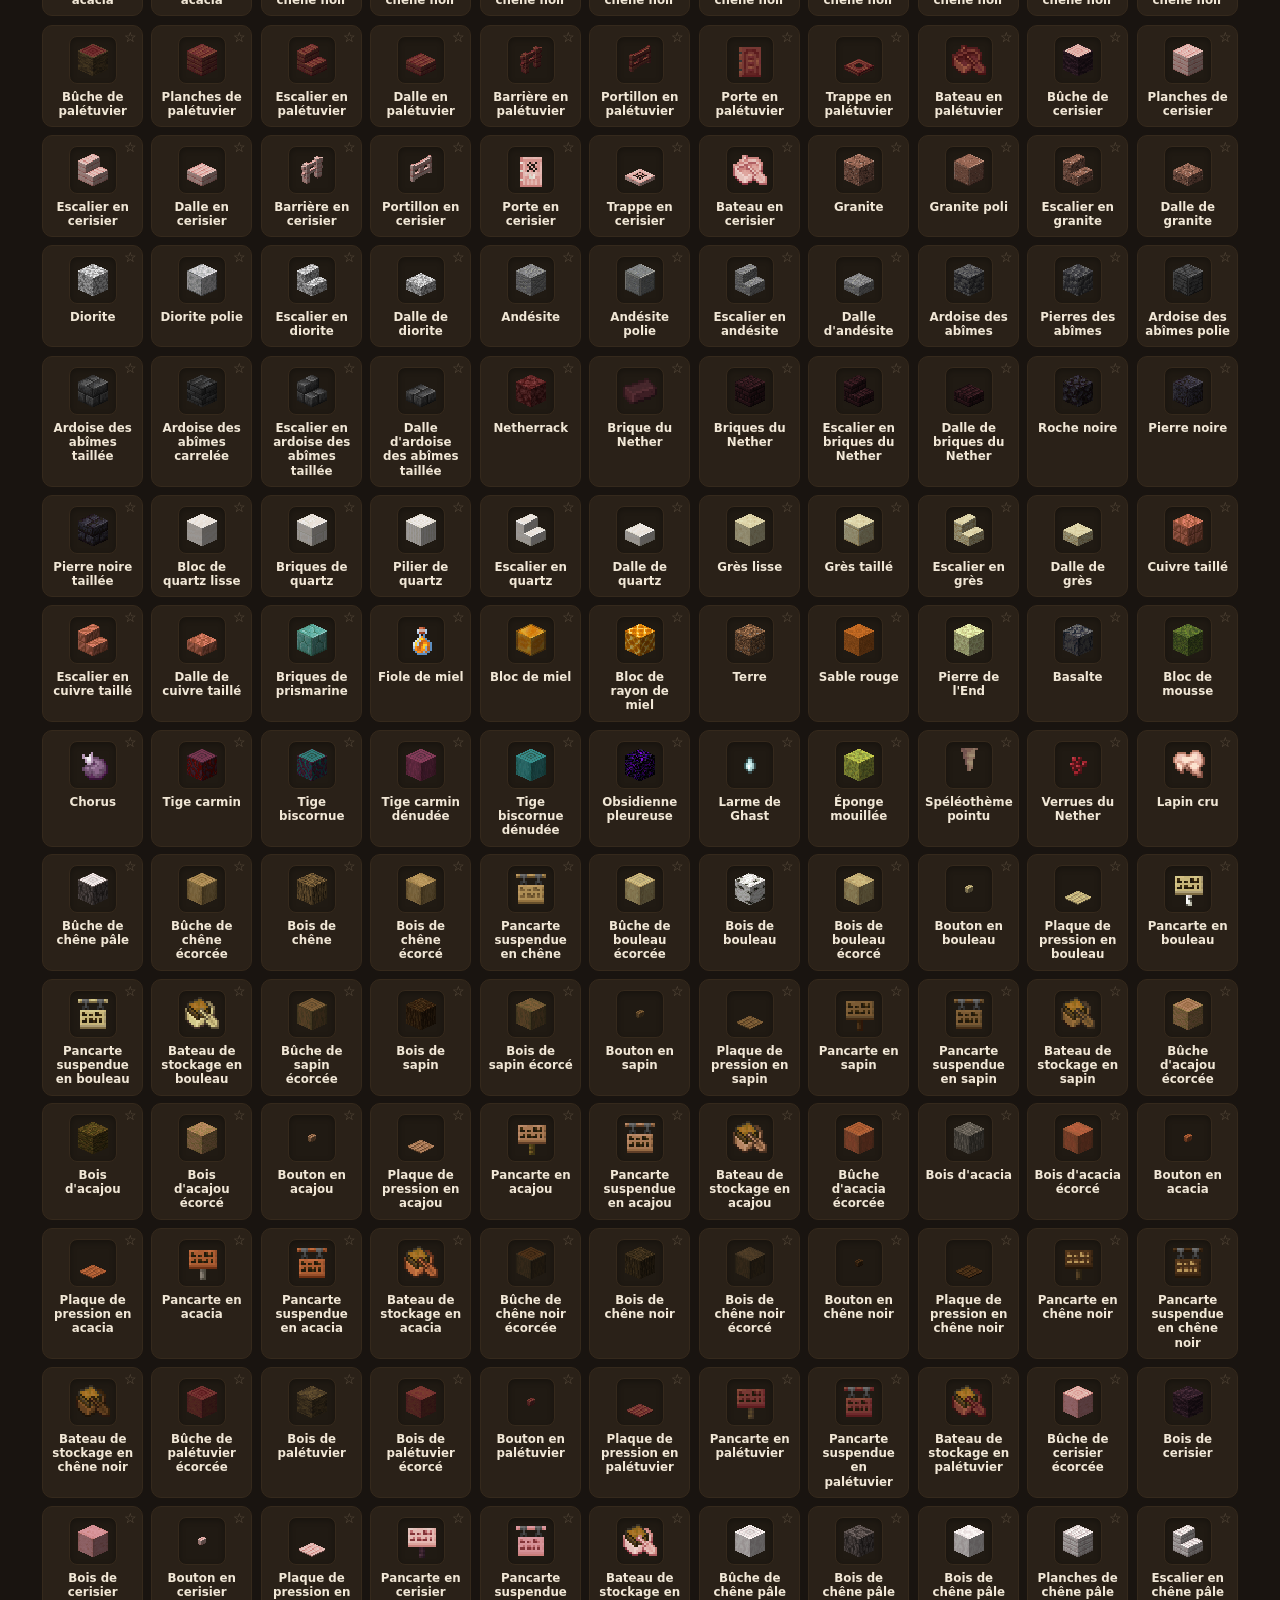
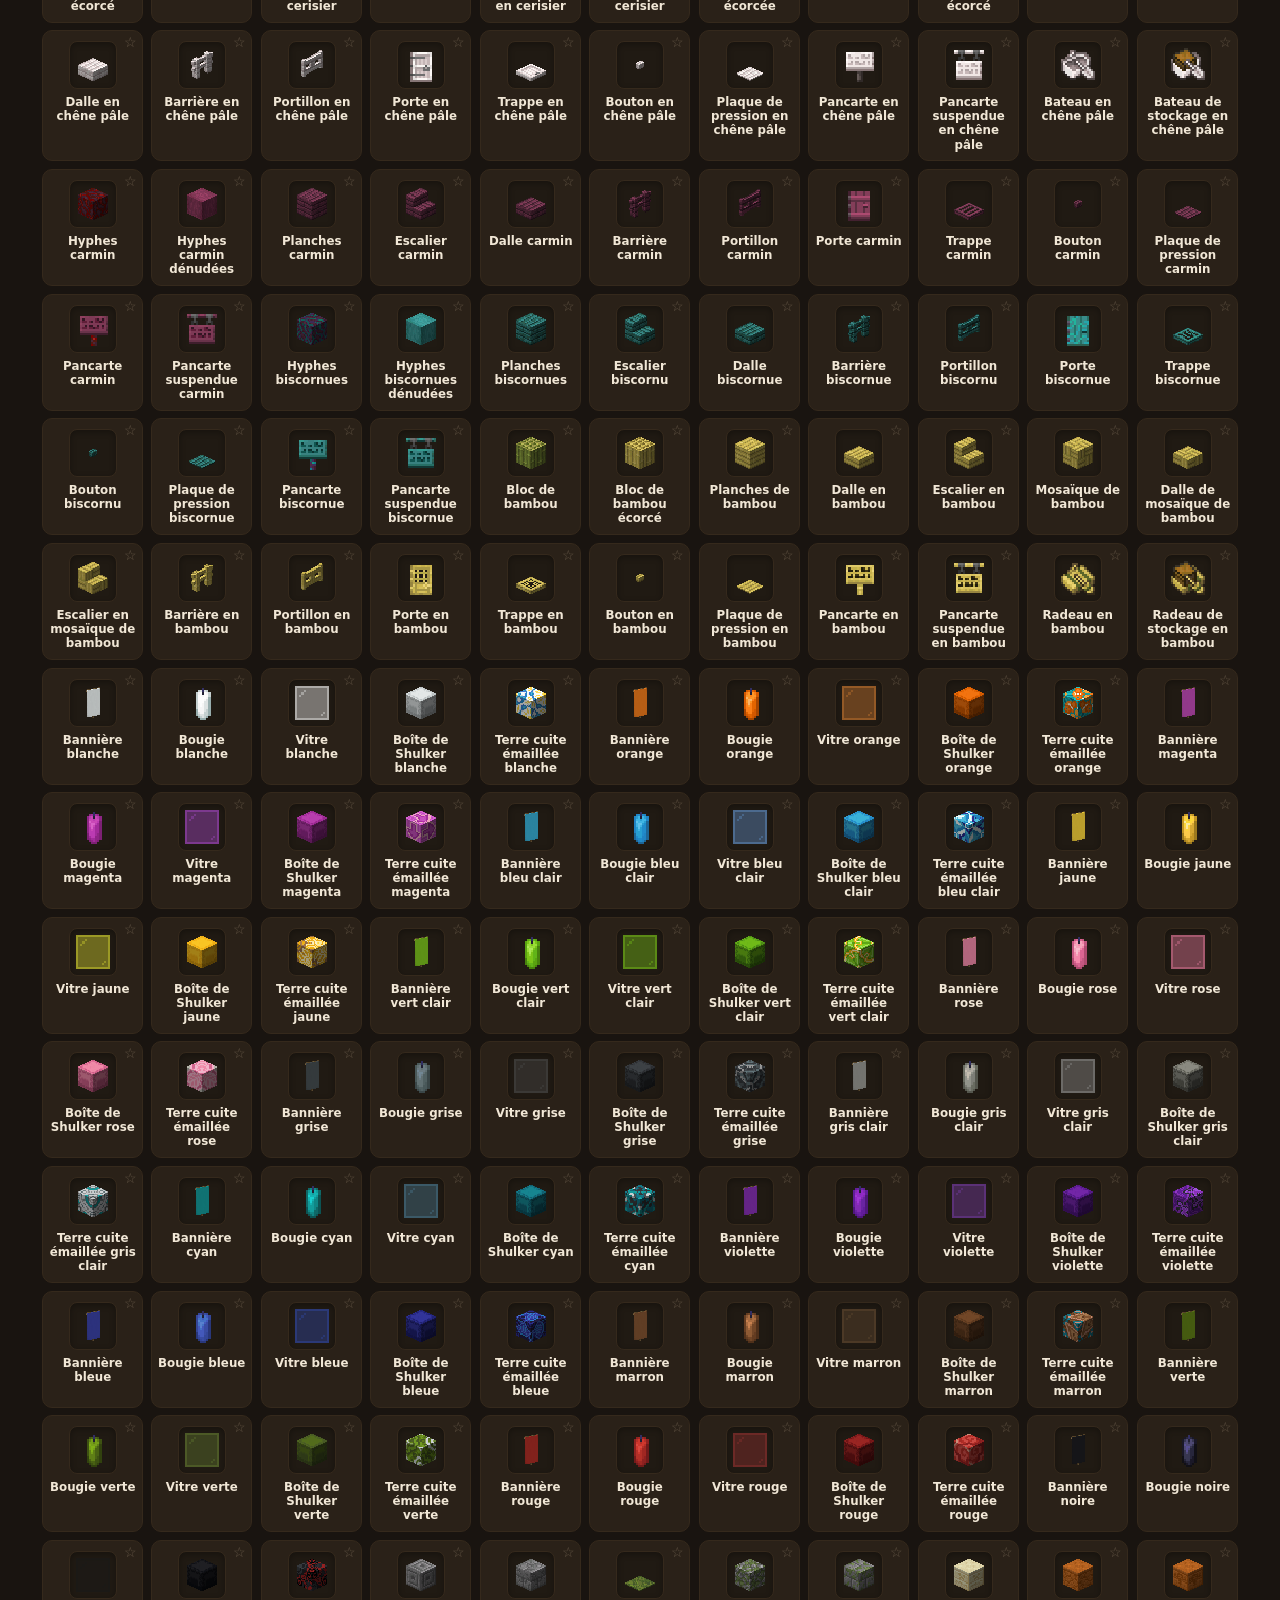
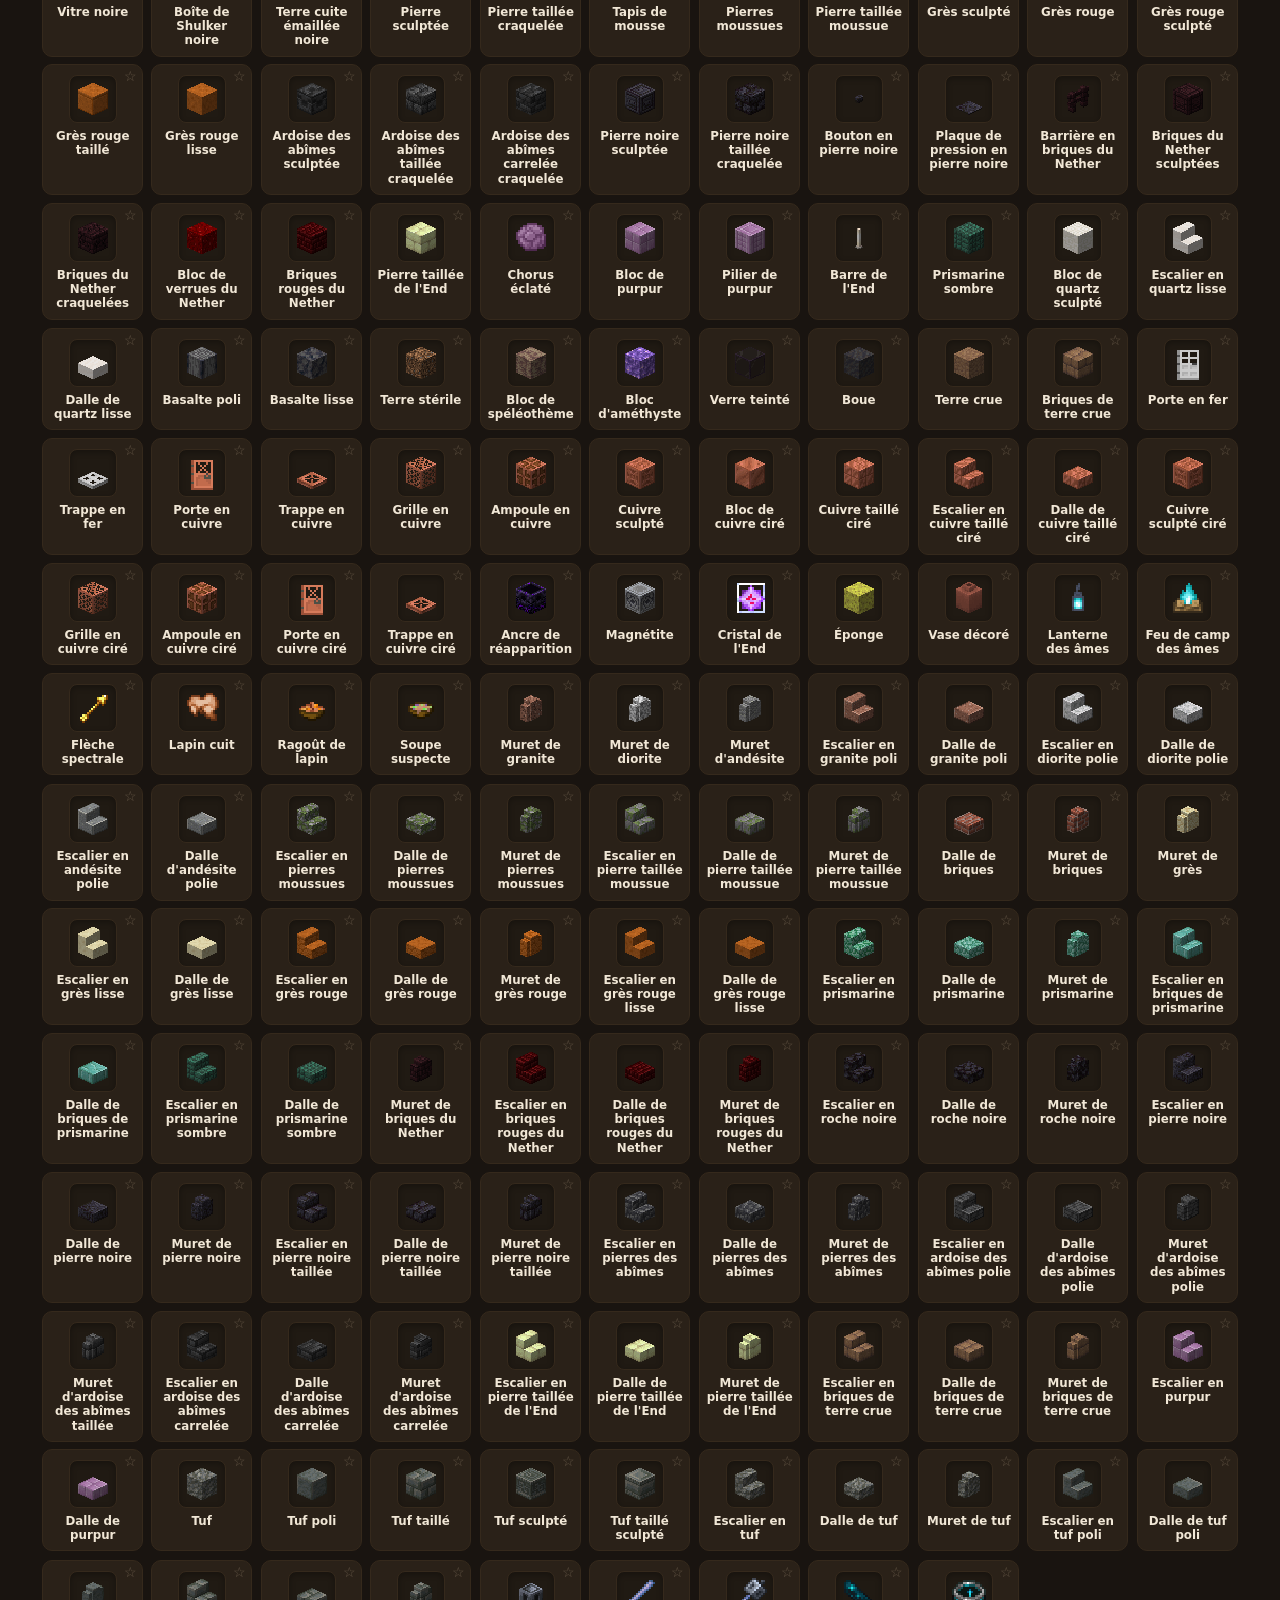
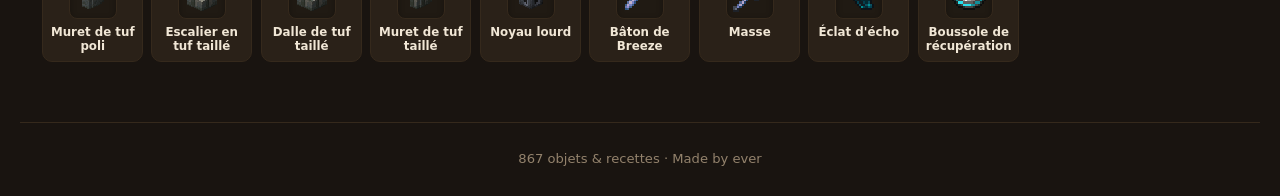
==== commit da4329da: "Direct build videos, 4 selectable color themes, +15 buildings (45 total) - Buildings now open a real" ====
--- a/index.html
+++ b/index.html
@@ -5,6 +5,7 @@
   <meta name="viewport" content="width=device-width, initial-scale=1.0">
   <title>MineGuide · Guide de crafting Minecraft</title>
   <link rel="stylesheet" href="css/style.css">
+  <script>try{var _t=localStorage.getItem('mcguide.theme');if(_t&&_t!=='cozy')document.documentElement.setAttribute('data-theme',_t);}catch(e){}</script>
   <link rel="icon" href="data:image/svg+xml,<svg xmlns='http://www.w3.org/2000/svg' viewBox='0 0 100 100'><text y='.9em' font-size='90'>⛏️</text></svg>">
 </head>
 <body>
@@ -19,6 +20,7 @@
         <a href="index.html" class="active">🧱 <span class="lbl" data-i18n="nav_crafting">Fabrication</span></a>
         <a href="farms.html">🏭 <span class="lbl" data-i18n="nav_farms">Fermes</span></a>
         <a href="buildings.html">🏛️ <span class="lbl" data-i18n="nav_builds">Bâtiments</span></a>
+        <select class="theme-select" id="themeSelect" aria-label="Theme"></select>
         <button class="lang-btn" id="langToggle">EN</button>
       </nav>
     </div>
--- a/css/style.css
+++ b/css/style.css
@@ -4,33 +4,40 @@
    ============================================================ */
 
 :root {
-  /* Surfaces */
-  --bg:            #14161a;
-  --bg-2:          #191c22;
-  --panel:         #21252e;
-  --panel-2:       #272c37;
-  --panel-hover:   #2e3541;
-  --border:        #363d4a;
-  --border-soft:   #2b313c;
-
-  /* Text */
-  --text:          #e7ebf0;
-  --text-dim:      #a3adba;
-  --text-faint:    #6b7482;
-
-  /* Accents — Minecraft grass green + emerald */
-  --green:         #5db85c;
-  --green-bright:  #7ed957;
-  --green-deep:    #3a8a3a;
-  --emerald:       #2ecc71;
-  --gold:          #f0b429;
-  --redstone:      #e0483a;
-  --diamond:       #4fd3c4;
+  /* Surfaces — warm candlelit oak & stone (cozy, still dark) */
+  --bg:            #191410;
+  --bg-2:          #201a13;
+  --panel:         #2a2118;
+  --panel-2:       #332920;
+  --panel-hover:   #3d3227;
+  --border:        #4a3b2b;
+  --border-soft:   #35291c;
+
+  /* Text — warm parchment / cream */
+  --text:          #f1e7d6;
+  --text-dim:      #c6b7a0;
+  --text-faint:    #93826c;
+
+  /* Accents — mossy grass green + torch honey + warm redstone */
+  --green:         #74bd4f;
+  --green-bright:  #93d766;
+  --green-deep:    #4f8a33;
+  --emerald:       #4ec98a;
+  --gold:          #e9a93c;
+  --redstone:      #db5238;
+  --diamond:       #56c6bd;
 
   /* Difficulty */
-  --easy:   #5db85c;
-  --medium: #f0b429;
-  --hard:   #e0483a;
+  --easy:   #74bd4f;
+  --medium: #e9a93c;
+  --hard:   #db5238;
+
+  /* Ambient glow + chrome (themeable) */
+  --glow-a:      rgba(233,169,60,.11);
+  --glow-b:      rgba(116,189,79,.07);
+  --header-top:  rgba(40,32,23,.92);
+  --header-bot:  rgba(24,19,14,.82);
+  --accent-line: rgba(116,189,79,.5);
 
   --radius:   14px;
   --radius-sm: 9px;
@@ -41,6 +48,39 @@
   --mono: "Consolas", "SF Mono", ui-monospace, monospace;
 }
 
+/* ============ Selectable themes (data-theme on <html>) ============ */
+/* default (no attribute) = Cozy warm. Below are the alternatives. */
+
+/* 1 — Classic: the original cool slate theme */
+:root[data-theme="classic"] {
+  --bg:#14161a; --bg-2:#191c22; --panel:#21252e; --panel-2:#272c37; --panel-hover:#2e3541; --border:#363d4a; --border-soft:#2b313c;
+  --text:#e7ebf0; --text-dim:#a3adba; --text-faint:#6b7482;
+  --green:#5db85c; --green-bright:#7ed957; --green-deep:#3a8a3a; --emerald:#2ecc71; --gold:#f0b429; --redstone:#e0483a; --diamond:#4fd3c4;
+  --easy:#5db85c; --medium:#f0b429; --hard:#e0483a;
+  --glow-a:rgba(93,184,92,.10); --glow-b:rgba(79,211,196,.06);
+  --header-top:rgba(25,28,34,.90); --header-bot:rgba(20,22,26,.80); --accent-line:rgba(93,184,92,.5);
+}
+
+/* 3 — Cherry & Honey: soft rose + honey gold on a dark plum base (ref image 1) */
+:root[data-theme="cherry"] {
+  --bg:#1e141a; --bg-2:#261b22; --panel:#32232d; --panel-2:#3c2b35; --panel-hover:#492f40; --border:#5a3b4c; --border-soft:#3e2a36;
+  --text:#f7e7ec; --text-dim:#d9bac5; --text-faint:#a6818f;
+  --green:#e28cb1; --green-bright:#f2a7c6; --green-deep:#b45f84; --emerald:#e89bb8; --gold:#f2b83e; --redstone:#e0655a; --diamond:#69c6c0;
+  --easy:#e28cb1; --medium:#f2b83e; --hard:#e0655a;
+  --glow-a:rgba(242,184,62,.12); --glow-b:rgba(226,140,177,.11);
+  --header-top:rgba(50,35,45,.92); --header-bot:rgba(30,20,26,.82); --accent-line:rgba(242,167,198,.5);
+}
+
+/* 4 — Meadow & Sand: sandy base + moss/lime green (ref image 2) */
+:root[data-theme="meadow"] {
+  --bg:#181712; --bg-2:#201e16; --panel:#292619; --panel-2:#333020; --panel-hover:#3d3927; --border:#4c4631; --border-soft:#353120;
+  --text:#eee7d2; --text-dim:#c5bc9d; --text-faint:#8f8567;
+  --green:#8fbf3f; --green-bright:#aad85e; --green-deep:#5f8a24; --emerald:#57c98a; --gold:#d9b84a; --redstone:#d0693a; --diamond:#56c6bd;
+  --easy:#8fbf3f; --medium:#d9b84a; --hard:#d0693a;
+  --glow-a:rgba(217,184,74,.10); --glow-b:rgba(143,191,63,.09);
+  --header-top:rgba(41,38,25,.92); --header-bot:rgba(24,23,18,.82); --accent-line:rgba(143,191,63,.5);
+}
+
 * { box-sizing: border-box; margin: 0; padding: 0; }
 
 html { scroll-behavior: smooth; }
@@ -48,9 +88,10 @@
 body {
   font-family: var(--font);
   background:
-    radial-gradient(1200px 600px at 80% -10%, rgba(93,184,92,.10), transparent 60%),
-    radial-gradient(900px 500px at 0% 0%, rgba(79,211,196,.06), transparent 55%),
+    radial-gradient(1100px 620px at 82% -12%, var(--glow-a), transparent 60%),
+    radial-gradient(950px 520px at 0% 4%, var(--glow-b), transparent 55%),
     var(--bg);
+  background-attachment: fixed;
   color: var(--text);
   line-height: 1.55;
   min-height: 100vh;
@@ -66,15 +107,16 @@
 
 header.topbar {
   position: sticky; top: 0; z-index: 40;
-  background: linear-gradient(180deg, rgba(25,28,34,.90), rgba(20,22,26,.80));
+  background: linear-gradient(180deg, var(--header-top), var(--header-bot));
   backdrop-filter: blur(14px);
+  transition: background-color .35s ease;
   -webkit-backdrop-filter: blur(14px);
   border-bottom: 1px solid var(--border-soft);
   box-shadow: inset 0 1px 0 rgba(255,255,255,.04), 0 10px 30px -18px rgba(0,0,0,.8);
 }
 header.topbar::after {
   content: ""; position: absolute; left: 0; right: 0; bottom: -1px; height: 1px;
-  background: linear-gradient(90deg, transparent 8%, rgba(93,184,92,.55), rgba(126,217,87,.35), transparent 92%);
+  background: linear-gradient(90deg, transparent 8%, var(--accent-line), transparent 92%);
   pointer-events: none;
 }
 .topbar .wrap {
@@ -511,6 +553,15 @@
 }
 .lang-btn:hover { background: var(--panel-hover); color: var(--text); border-color: var(--green); transform: translateY(-1px); box-shadow: 0 0 0 3px rgba(93,184,92,.12); }
 .lang-btn:active { transform: translateY(0); box-shadow: none; }
+.theme-select {
+  margin-left: 8px; padding: 7px 9px; border-radius: 11px;
+  border: 1px solid var(--border); background: var(--panel);
+  color: var(--text-dim); font-weight: 700; font-size: .76rem; font-family: var(--font);
+  cursor: pointer; transition: all .16s; max-width: 160px;
+}
+.theme-select:hover { background: var(--panel-hover); color: var(--text); border-color: var(--green); transform: translateY(-1px); }
+.theme-select:focus { outline: none; border-color: var(--green); box-shadow: 0 0 0 3px rgba(120,180,90,.14); }
+.theme-select option { background: var(--panel-2); color: var(--text); font-weight: 600; }
 
 /* ---------- Farm thumbnail ---------- */
 .fc-thumb-wrap { position: relative; width: 100%; aspect-ratio: 16 / 9; overflow: hidden; cursor: pointer;
@@ -539,6 +590,43 @@
 .fc-thumb-wrap.bcat-relax     { background: linear-gradient(145deg, #223642, #131f27); }
 .fc-thumb-wrap.noimg .fc-thumb-fallback { filter: drop-shadow(0 4px 10px rgba(0,0,0,.45)); }
 
+/* ---------- Motion & transitions ---------- */
+body { transition: opacity .22s ease, background-color .35s ease, color .3s ease; }
+body.page-leaving { opacity: 0; }
+/* smooth theme-switch colour fade on surfaces that have no hover transition */
+.fc-metrics .metric, .checklist, .prog-bar, footer.foot, .item-icon {
+  transition: background-color .3s ease, border-color .3s ease, color .3s ease;
+}
+
+@keyframes pageIn { from { opacity: 0; transform: translateY(9px); } to { opacity: 1; transform: none; } }
+@keyframes cardIn { from { opacity: 0; transform: translateY(7px) scale(.985); } to { opacity: 1; transform: none; } }
+@keyframes topIn  { from { opacity: 0; transform: translateY(-7px); } to { opacity: 1; transform: none; } }
+
+header.topbar { animation: topIn .5s cubic-bezier(.22,.61,.36,1) both; }
+main.wrap     { animation: pageIn .5s cubic-bezier(.22,.61,.36,1) both; }
+
+.item-card { animation: cardIn .3s ease both; }
+.farm-card { animation: cardIn .5s cubic-bezier(.22,.61,.36,1) both; }
+.farm-card:nth-child(2) { animation-delay: .05s; }
+.farm-card:nth-child(3) { animation-delay: .10s; }
+.farm-card:nth-child(4) { animation-delay: .15s; }
+.farm-card:nth-child(5) { animation-delay: .20s; }
+.farm-card:nth-child(6) { animation-delay: .24s; }
+.farm-card:nth-child(n+7) { animation-delay: .28s; }
+
+.tag { transition: background .16s ease, color .16s ease, border-color .16s ease, transform .16s ease, box-shadow .16s ease; }
+.tag.active { box-shadow: 0 4px 14px rgba(0,0,0,.28); }
+.check-row { transition: background .16s ease, border-color .16s ease, transform .1s ease; }
+.check-row:active { transform: scale(.99); }
+
+@media (prefers-reduced-motion: reduce) {
+  *, *::before, *::after {
+    animation-duration: .001ms !important; animation-iteration-count: 1 !important;
+    transition-duration: .001ms !important; scroll-behavior: auto !important;
+  }
+  body.page-leaving { opacity: 1; }
+}
+
 /* ---------- Responsive ---------- */
 @media (max-width: 860px) {
   .shop-layout { grid-template-columns: 1fr; }
